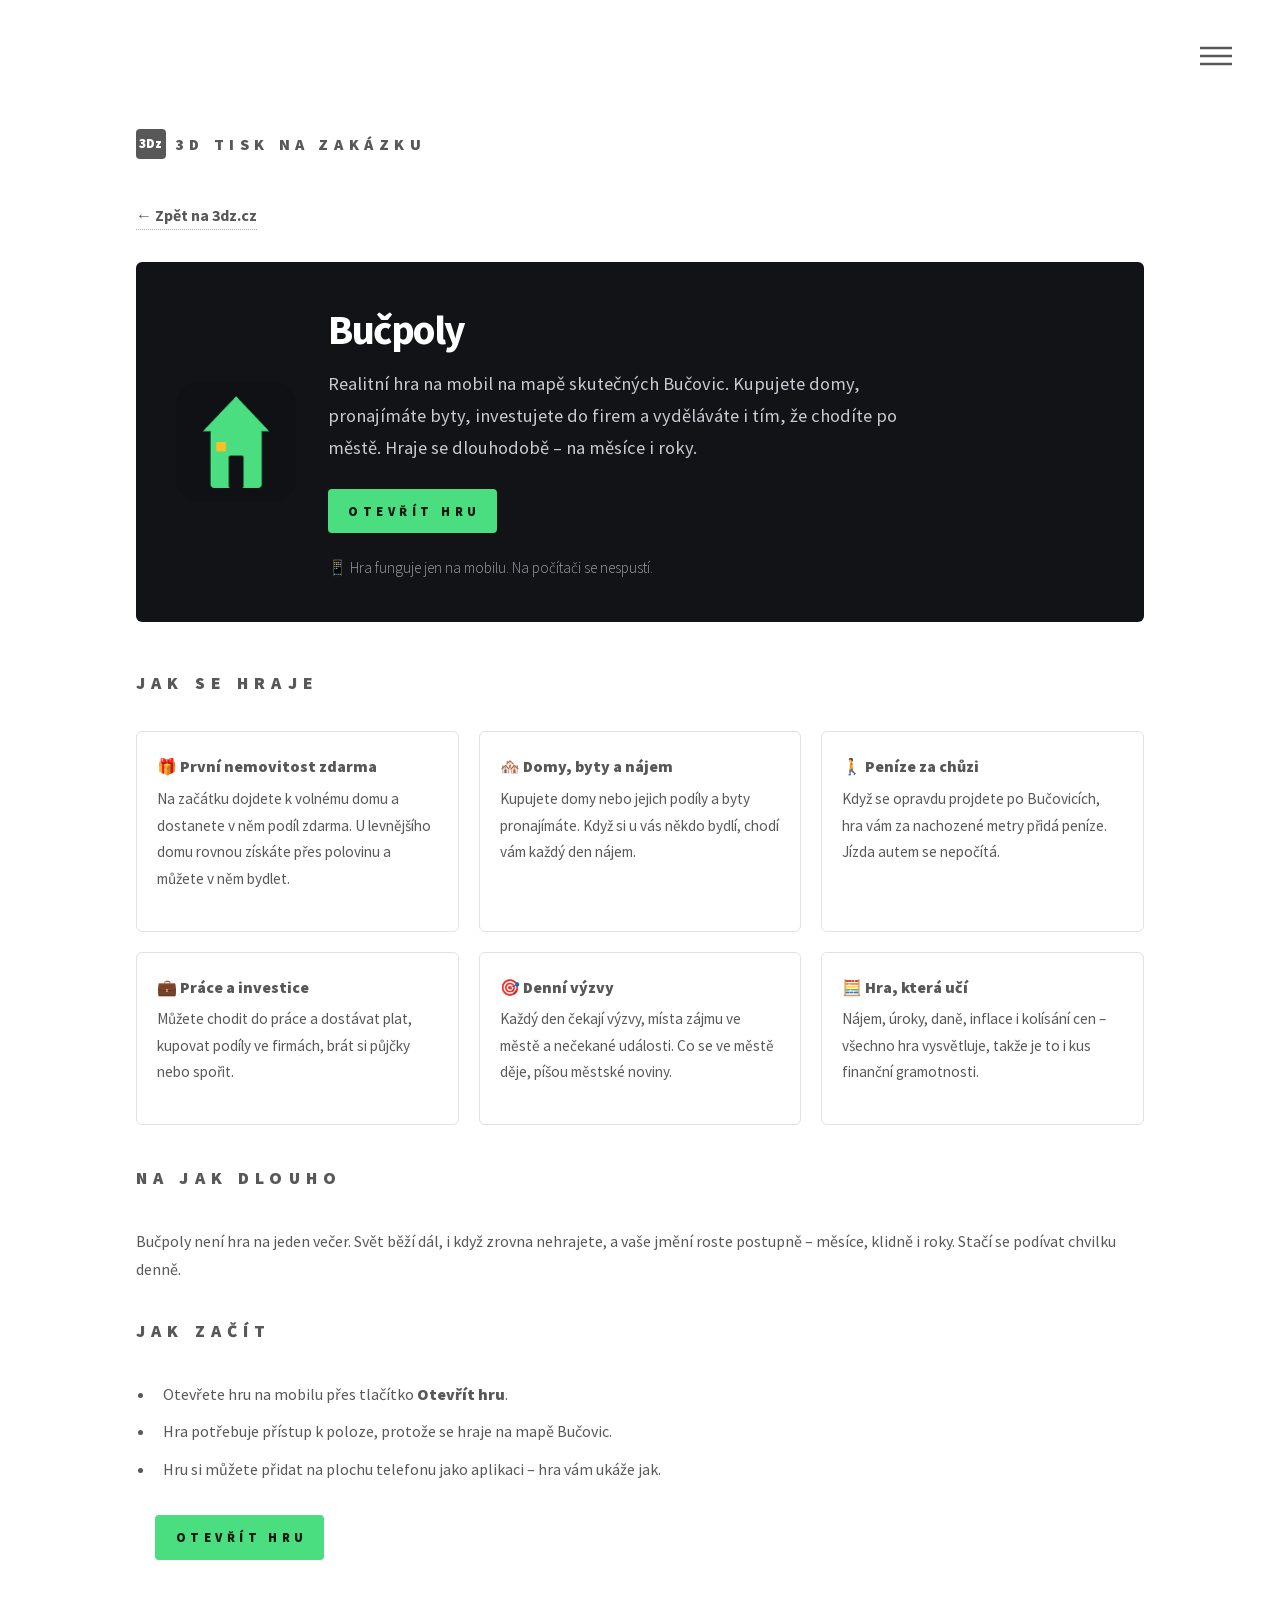
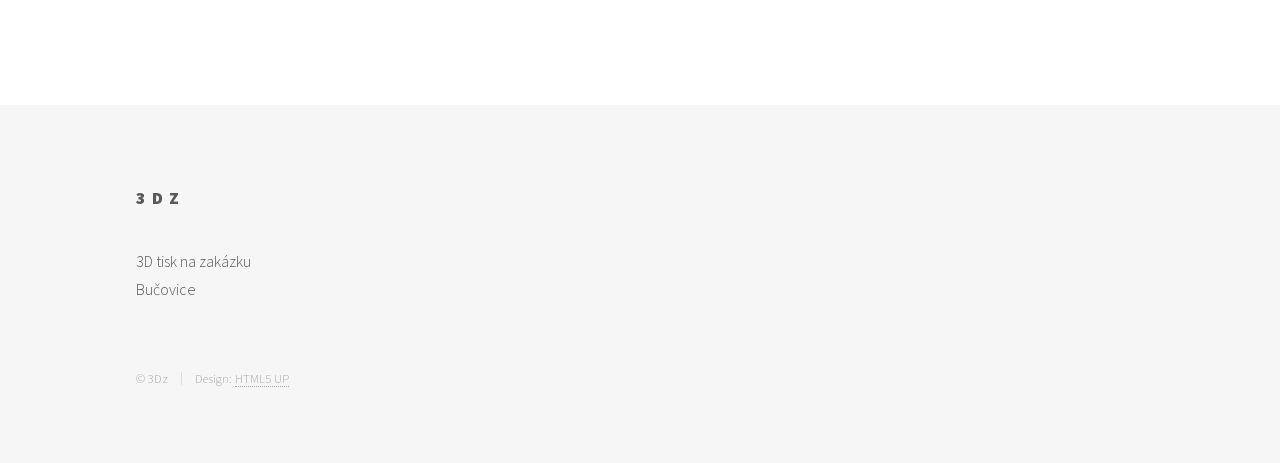
==== bucpoly/index.html @ 4025e61a "Úvodka: dlaždice Bučpoly a stránka s popisem hry (/bucpoly/) Co-Authored-By: Claude Opus 5.5 <norepl" ====
<!DOCTYPE HTML>
<!--
	Phantom by HTML5 UP
	html5up.net | @ajlkn
	Free for personal and commercial use under the CCA 3.0 license (html5up.net/license)
-->
<html lang="cs">
<head>
<title>Bučpoly – realitní hra na mapě Bučovic</title>
<meta charset="utf-8">
<meta name="viewport" content="width=device-width, initial-scale=1, user-scalable=no">
<meta name="description" content="Bučpoly – realitní hra na mobil na mapě skutečných Bučovic. Kupujte domy, pronajímejte byty, investujte a vydělávejte i chůzí po městě.">
<meta property="og:title" content="Bučpoly – realitní hra na mapě Bučovic">
<meta property="og:description" content="Kupujte domy, pronajímejte byty, investujte a vydělávejte i chůzí po městě. Hra na mobil na měsíce i roky.">
<meta property="og:type" content="website">
<meta property="og:url" content="https://3dz.cz/bucpoly/">
<link rel="icon" href="../img/bucpoly.png">
<link rel="stylesheet" href="../assets/css/main.css">
<noscript><link rel="stylesheet" href="../assets/css/noscript.css"></noscript>
<style>
#header .logo .symbol{display:inline-flex;align-items:center;justify-content:center;width:2.2em;height:2.2em;margin-right:.65em;background:#585858;color:#fff;border-radius:4px;font-weight:900;font-size:.85em;letter-spacing:0;text-transform:none}
#header .logo .title{border-left:0;padding-left:0;margin-left:0}
.hra{position:relative;margin:0 0 3em;padding:2.5em;border-radius:6px;background:#111317;color:#e6e6ea;display:flex;gap:2em;align-items:center}
.hra img{width:120px;height:120px;flex:none;border-radius:22px}
.hra h1{color:#fff;margin:0 0 .3em;font-size:2.6em}
.hra p{margin:0;color:#c9cbd2;font-size:1.15em;font-weight:400;max-width:34em}
.hra .tl{margin-top:1.5em}
.button.hraj{background:#4ade80!important;color:#0b1a10!important;box-shadow:none}
.button.hraj:hover{background:#3fcf72!important}
.mobil{display:block;margin-top:.9em;font-size:.95em;color:#9a9ca6}
.body p,.body li{font-weight:400}
.body h2{margin-top:2em}
.body ul{padding-left:1.2em}
.body li{margin-bottom:.6em}
.karty{display:grid;grid-template-columns:repeat(auto-fill,minmax(15em,1fr));gap:1.25em;margin:1.5em 0 2.5em}
.karty div{border:1px solid #e2e2e2;border-radius:6px;padding:1.25em 1.25em .5em}
.karty b{display:block;color:#585858;font-weight:900;margin-bottom:.35em}
.karty p{font-size:.95em}
.zpet{display:inline-block;margin-bottom:2em;font-weight:700}
@media screen and (max-width:736px){
  .hra{flex-direction:column;align-items:flex-start;padding:1.75em;gap:1.25em}
  .hra img{width:84px;height:84px;border-radius:16px}
  .hra h1{font-size:2em}
  .hra .button{width:100%}
}
</style>
</head>
<body class="is-preload">
<div id="wrapper">

	<header id="header">
		<div class="inner">
			<a href="/" class="logo">
				<span class="symbol">3Dz</span><span class="title">3D tisk na zakázku</span>
			</a>
			<nav>
				<ul>
					<li><a href="#menu">Menu</a></li>
				</ul>
			</nav>
		</div>
	</header>

	<nav id="menu">
		<h2>Menu</h2>
		<ul>
			<li><a href="/">Úvodní stránka</a></li>
			<li><a href="/navrh/">Vlastní návrh</a></li>
			<li><a href="https://zaoo-star.github.io/BucoviceGPS/index.html">Otevřít Bučpoly</a></li>
		</ul>
	</nav>

	<div id="main">
		<div class="inner">
			<a href="/" class="zpet">&larr; Zpět na 3dz.cz</a>

			<section class="hra">
				<img src="../img/bucpoly.png" alt="">
				<div>
					<h1>Bučpoly</h1>
					<p>Realitní hra na mobil na mapě skutečných Bučovic. Kupujete domy, pronajímáte byty, investujete do firem a vyděláváte i tím, že chodíte po městě. Hraje se dlouhodobě – na měsíce i roky.</p>
					<div class="tl">
						<a href="https://zaoo-star.github.io/BucoviceGPS/index.html" class="button primary hraj">Otevřít hru</a>
						<span class="mobil">📱 Hra funguje jen na mobilu. Na počítači se nespustí.</span>
					</div>
				</div>
			</section>

			<div class="body">
				<h2>Jak se hraje</h2>
				<div class="karty">
					<div><b>🎁 První nemovitost zdarma</b><p>Na začátku dojdete k volnému domu a dostanete v něm podíl zdarma. U levnějšího domu rovnou získáte přes polovinu a můžete v něm bydlet.</p></div>
					<div><b>🏘️ Domy, byty a nájem</b><p>Kupujete domy nebo jejich podíly a byty pronajímáte. Když si u vás někdo bydlí, chodí vám každý den nájem.</p></div>
					<div><b>🚶 Peníze za chůzi</b><p>Když se opravdu projdete po Bučovicích, hra vám za nachozené metry přidá peníze. Jízda autem se nepočítá.</p></div>
					<div><b>💼 Práce a investice</b><p>Můžete chodit do práce a dostávat plat, kupovat podíly ve firmách, brát si půjčky nebo spořit.</p></div>
					<div><b>🎯 Denní výzvy</b><p>Každý den čekají výzvy, místa zájmu ve městě a nečekané události. Co se ve městě děje, píšou městské noviny.</p></div>
					<div><b>🧮 Hra, která učí</b><p>Nájem, úroky, daně, inflace i kolísání cen – všechno hra vysvětluje, takže je to i kus finanční gramotnosti.</p></div>
				</div>

				<h2>Na jak dlouho</h2>
				<p>Bučpoly není hra na jeden večer. Svět běží dál, i když zrovna nehrajete, a vaše jmění roste postupně – měsíce, klidně i roky. Stačí se podívat chvilku denně.</p>

				<h2>Jak začít</h2>
				<ul>
					<li>Otevřete hru na mobilu přes tlačítko <b>Otevřít hru</b>.</li>
					<li>Hra potřebuje přístup k poloze, protože se hraje na mapě Bučovic.</li>
					<li>Hru si můžete přidat na plochu telefonu jako aplikaci – hra vám ukáže jak.</li>
				</ul>
				<ul class="actions" style="margin-top:2em">
					<li><a href="https://zaoo-star.github.io/BucoviceGPS/index.html" class="button primary hraj">Otevřít hru</a></li>
				</ul>
			</div>
		</div>
	</div>

	<footer id="footer">
		<div class="inner">
			<section>
				<h2>3Dz</h2>
				<p>3D tisk na zakázku<br>Bučovice</p>
			</section>
			<ul class="copyright">
				<li>&copy; 3Dz</li><li>Design: <a href="https://html5up.net">HTML5 UP</a></li>
			</ul>
		</div>
	</footer>

</div>
<script src="../assets/js/jquery.min.js"></script>
<script src="../assets/js/browser.min.js"></script>
<script src="../assets/js/breakpoints.min.js"></script>
<script src="../assets/js/util.js"></script>
<script src="../assets/js/main.js"></script>
</body>
</html>
---- assets/css/main.css ----
@import url(font-awesome.min.css);
@font-face{font-family:"Source Sans Pro";font-weight:400;font-display:swap;src:url(../fonts/source-sans-pro-latin-400-normal.woff2) format("woff2");unicode-range:U+0000-00FF,U+0131,U+0152-0153,U+02BB-02BC,U+02C6,U+02DA,U+02DC,U+2000-206F,U+2074,U+20AC,U+2122,U+2191,U+2193,U+2212,U+2215,U+FEFF,U+FFFD}
@font-face{font-family:"Source Sans Pro";font-weight:400;font-display:swap;src:url(../fonts/source-sans-pro-latin-ext-400-normal.woff2) format("woff2");unicode-range:U+0100-02AF,U+0304,U+0308,U+0329,U+1E00-1E9F,U+1EF2-1EFF,U+2020,U+20A0-20AB,U+20AD-20C0,U+2113,U+2C60-2C7F,U+A720-A7FF}
@font-face{font-family:"Source Sans Pro";font-weight:300;font-display:swap;src:url(../fonts/source-sans-pro-latin-300-normal.woff2) format("woff2");unicode-range:U+0000-00FF,U+0131,U+0152-0153,U+02BB-02BC,U+02C6,U+02DA,U+02DC,U+2000-206F,U+2074,U+20AC,U+2122,U+2191,U+2193,U+2212,U+2215,U+FEFF,U+FFFD}
@font-face{font-family:"Source Sans Pro";font-weight:300;font-display:swap;src:url(../fonts/source-sans-pro-latin-ext-300-normal.woff2) format("woff2");unicode-range:U+0100-02AF,U+0304,U+0308,U+0329,U+1E00-1E9F,U+1EF2-1EFF,U+2020,U+20A0-20AB,U+20AD-20C0,U+2113,U+2C60-2C7F,U+A720-A7FF}
@font-face{font-family:"Source Sans Pro";font-weight:700;font-display:swap;src:url(../fonts/source-sans-pro-latin-700-normal.woff2) format("woff2");unicode-range:U+0000-00FF,U+0131,U+0152-0153,U+02BB-02BC,U+02C6,U+02DA,U+02DC,U+2000-206F,U+2074,U+20AC,U+2122,U+2191,U+2193,U+2212,U+2215,U+FEFF,U+FFFD}
@font-face{font-family:"Source Sans Pro";font-weight:700;font-display:swap;src:url(../fonts/source-sans-pro-latin-ext-700-normal.woff2) format("woff2");unicode-range:U+0100-02AF,U+0304,U+0308,U+0329,U+1E00-1E9F,U+1EF2-1EFF,U+2020,U+20A0-20AB,U+20AD-20C0,U+2113,U+2C60-2C7F,U+A720-A7FF}
@font-face{font-family:"Source Sans Pro";font-weight:900;font-display:swap;src:url(../fonts/source-sans-pro-latin-900-normal.woff2) format("woff2");unicode-range:U+0000-00FF,U+0131,U+0152-0153,U+02BB-02BC,U+02C6,U+02DA,U+02DC,U+2000-206F,U+2074,U+20AC,U+2122,U+2191,U+2193,U+2212,U+2215,U+FEFF,U+FFFD}
@font-face{font-family:"Source Sans Pro";font-weight:900;font-display:swap;src:url(../fonts/source-sans-pro-latin-ext-900-normal.woff2) format("woff2");unicode-range:U+0100-02AF,U+0304,U+0308,U+0329,U+1E00-1E9F,U+1EF2-1EFF,U+2020,U+20A0-20AB,U+20AD-20C0,U+2113,U+2C60-2C7F,U+A720-A7FF}

/*
	Phantom by HTML5 UP
	html5up.net | @ajlkn
	Free for personal and commercial use under the CCA 3.0 license (html5up.net/license)
*/

html, body, div, span, applet, object,
iframe, h1, h2, h3, h4, h5, h6, p, blockquote,
pre, a, abbr, acronym, address, big, cite,
code, del, dfn, em, img, ins, kbd, q, s, samp,
small, strike, strong, sub, sup, tt, var, b,
u, i, center, dl, dt, dd, ol, ul, li, fieldset,
form, label, legend, table, caption, tbody,
tfoot, thead, tr, th, td, article, aside,
canvas, details, embed, figure, figcaption,
footer, header, hgroup, menu, nav, output, ruby,
section, summary, time, mark, audio, video {
	margin: 0;
	padding: 0;
	border: 0;
	font-size: 100%;
	font: inherit;
	vertical-align: baseline;}

article, aside, details, figcaption, figure,
footer, header, hgroup, menu, nav, section {
	display: block;}

body {
	line-height: 1;
}

ol, ul {
	list-style: none;
}

blockquote, q {
	quotes: none;
}

	blockquote:before, blockquote:after, q:before, q:after {
		content: '';
		content: none;
	}

table {
	border-collapse: collapse;
	border-spacing: 0;
}

body {
	-webkit-text-size-adjust: none;
}

mark {
	background-color: transparent;
	color: inherit;
}

input::-moz-focus-inner {
	border: 0;
	padding: 0;
}

input, select, textarea {
	-moz-appearance: none;
	-webkit-appearance: none;
	-ms-appearance: none;
	appearance: none;
}

/* Basic */

	@-ms-viewport {
		width: device-width;
	}

	body {
		-ms-overflow-style: scrollbar;
	}

	@media screen and (max-width: 480px) {

		html, body {
			min-width: 320px;
		}

	}

	html {
		box-sizing: border-box;
	}

	*, *:before, *:after {
		box-sizing: inherit;
	}

	body {
		background: #ffffff;
	}

		body.is-preload *, body.is-preload *:before, body.is-preload *:after {
			-moz-animation: none !important;
			-webkit-animation: none !important;
			-ms-animation: none !important;
			animation: none !important;
			-moz-transition: none !important;
			-webkit-transition: none !important;
			-ms-transition: none !important;
			transition: none !important;
		}

/* Type */

	body, input, select, textarea {
		color: #585858;
		font-family: "Source Sans Pro", Helvetica, sans-serif;
		font-size: 16pt;
		font-weight: 300;
		line-height: 1.75;
	}

		@media screen and (max-width: 1680px) {

			body, input, select, textarea {
				font-size: 14pt;
			}

		}

		@media screen and (max-width: 1280px) {

			body, input, select, textarea {
				font-size: 12pt;
			}

		}

	a {
		-moz-transition: border-bottom-color 0.2s ease, color 0.2s ease;
		-webkit-transition: border-bottom-color 0.2s ease, color 0.2s ease;
		-ms-transition: border-bottom-color 0.2s ease, color 0.2s ease;
		transition: border-bottom-color 0.2s ease, color 0.2s ease;
		text-decoration: none;
		color: #585858;
		border-bottom: dotted 1px rgba(88, 88, 88, 0.5);
	}

		a:hover {
			border-bottom-color: transparent;
			color: #f2849e !important;
		}

	strong, b {
		font-weight: 900;
	}

	em, i {
		font-style: italic;
	}

	p {
		margin: 0 0 2em 0;
	}

	h1 {
		font-size: 2.75em;
		font-weight: 700;
		line-height: 1.3;
		margin: 0 0 1em 0;
		letter-spacing: -0.035em;
	}

		h1 a {
			color: inherit;
		}

		@media screen and (max-width: 736px) {

			h1 {
				font-size: 2em;
				margin: 0 0 1em 0;
			}

		}

		@media screen and (max-width: 360px) {

			h1 {
				font-size: 1.75em;
			}

		}

	h2, h3, h4, h5, h6 {
		font-weight: 900;
		line-height: 1.5;
		margin: 0 0 2em 0;
		text-transform: uppercase;
		letter-spacing: 0.35em;
	}

		h2 a, h3 a, h4 a, h5 a, h6 a {
			color: inherit;
		}

	h2 {
		font-size: 1.1em;
	}

	h3 {
		font-size: 1em;
	}

	h4 {
		font-size: 0.8em;
	}

	h5 {
		font-size: 0.8em;
	}

	h6 {
		font-size: 0.8em;
	}

	@media screen and (max-width: 980px) {

		h1 br, h2 br, h3 br, h4 br, h5 br, h6 br {
			display: none;
		}

	}

	@media screen and (max-width: 736px) {

		h2 {
			font-size: 1em;
		}

		h3 {
			font-size: 0.8em;
		}

	}

	sub {
		font-size: 0.8em;
		position: relative;
		top: 0.5em;
	}

	sup {
		font-size: 0.8em;
		position: relative;
		top: -0.5em;
	}

	blockquote {
		border-left: solid 4px #c9c9c9;
		font-style: italic;
		margin: 0 0 2em 0;
		padding: 0.5em 0 0.5em 2em;
	}

	code {
		background: rgba(144, 144, 144, 0.075);
		border-radius: 4px;
		border: solid 1px #c9c9c9;
		font-family: "Courier New", monospace;
		font-size: 0.9em;
		margin: 0 0.25em;
		padding: 0.25em 0.65em;
	}

	pre {
		-webkit-overflow-scrolling: touch;
		font-family: "Courier New", monospace;
		font-size: 0.9em;
		margin: 0 0 2em 0;
	}

		pre code {
			display: block;
			line-height: 1.75;
			padding: 1em 1.5em;
			overflow-x: auto;
		}

	hr {
		border: 0;
		border-bottom: solid 1px #c9c9c9;
		margin: 2em 0;
	}

		hr.major {
			margin: 3em 0;
		}

	.align-left {
		text-align: left;
	}

	.align-center {
		text-align: center;
	}

	.align-right {
		text-align: right;
	}

/* Row */

	.row {
		display: flex;
		flex-wrap: wrap;
		box-sizing: border-box;
		align-items: stretch;
	}

		.row > * {
			box-sizing: border-box;
		}

		.row.gtr-uniform > * > :last-child {
			margin-bottom: 0;
		}

		.row.aln-left {
			justify-content: flex-start;
		}

		.row.aln-center {
			justify-content: center;
		}

		.row.aln-right {
			justify-content: flex-end;
		}

		.row.aln-top {
			align-items: flex-start;
		}

		.row.aln-middle {
			align-items: center;
		}

		.row.aln-bottom {
			align-items: flex-end;
		}

		.row > .imp {
			order: -1;
		}

		.row > .col-1 {
			width: 8.3333333333%;
		}

		.row > .off-1 {
			margin-left: 8.3333333333%;
		}

		.row > .col-2 {
			width: 16.6666666667%;
		}

		.row > .off-2 {
			margin-left: 16.6666666667%;
		}

		.row > .col-3 {
			width: 25%;
		}

		.row > .off-3 {
			margin-left: 25%;
		}

		.row > .col-4 {
			width: 33.3333333333%;
		}

		.row > .off-4 {
			margin-left: 33.3333333333%;
		}

		.row > .col-5 {
			width: 41.6666666667%;
		}

		.row > .off-5 {
			margin-left: 41.6666666667%;
		}

		.row > .col-6 {
			width: 50%;
		}

		.row > .off-6 {
			margin-left: 50%;
		}

		.row > .col-7 {
			width: 58.3333333333%;
		}

		.row > .off-7 {
			margin-left: 58.3333333333%;
		}

		.row > .col-8 {
			width: 66.6666666667%;
		}

		.row > .off-8 {
			margin-left: 66.6666666667%;
		}

		.row > .col-9 {
			width: 75%;
		}

		.row > .off-9 {
			margin-left: 75%;
		}

		.row > .col-10 {
			width: 83.3333333333%;
		}

		.row > .off-10 {
			margin-left: 83.3333333333%;
		}

		.row > .col-11 {
			width: 91.6666666667%;
		}

		.row > .off-11 {
			margin-left: 91.6666666667%;
		}

		.row > .col-12 {
			width: 100%;
		}

		.row > .off-12 {
			margin-left: 100%;
		}

		.row.gtr-0 {
			margin-top: 0;
			margin-left: 0em;
		}

			.row.gtr-0 > * {
				padding: 0 0 0 0em;
			}

			.row.gtr-0.gtr-uniform {
				margin-top: 0em;
			}

				.row.gtr-0.gtr-uniform > * {
					padding-top: 0em;
				}

		.row.gtr-25 {
			margin-top: 0;
			margin-left: -0.5em;
		}

			.row.gtr-25 > * {
				padding: 0 0 0 0.5em;
			}

			.row.gtr-25.gtr-uniform {
				margin-top: -0.5em;
			}

				.row.gtr-25.gtr-uniform > * {
					padding-top: 0.5em;
				}

		.row.gtr-50 {
			margin-top: 0;
			margin-left: -1em;
		}

			.row.gtr-50 > * {
				padding: 0 0 0 1em;
			}

			.row.gtr-50.gtr-uniform {
				margin-top: -1em;
			}

				.row.gtr-50.gtr-uniform > * {
					padding-top: 1em;
				}

		.row {
			margin-top: 0;
			margin-left: -2em;
		}

			.row > * {
				padding: 0 0 0 2em;
			}

			.row.gtr-uniform {
				margin-top: -2em;
			}

				.row.gtr-uniform > * {
					padding-top: 2em;
				}

		.row.gtr-150 {
			margin-top: 0;
			margin-left: -3em;
		}

			.row.gtr-150 > * {
				padding: 0 0 0 3em;
			}

			.row.gtr-150.gtr-uniform {
				margin-top: -3em;
			}

				.row.gtr-150.gtr-uniform > * {
					padding-top: 3em;
				}

		.row.gtr-200 {
			margin-top: 0;
			margin-left: -4em;
		}

			.row.gtr-200 > * {
				padding: 0 0 0 4em;
			}

			.row.gtr-200.gtr-uniform {
				margin-top: -4em;
			}

				.row.gtr-200.gtr-uniform > * {
					padding-top: 4em;
				}

		@media screen and (max-width: 1680px) {

			.row {
				display: flex;
				flex-wrap: wrap;
				box-sizing: border-box;
				align-items: stretch;
			}

				.row > * {
					box-sizing: border-box;
				}

				.row.gtr-uniform > * > :last-child {
					margin-bottom: 0;
				}

				.row.aln-left {
					justify-content: flex-start;
				}

				.row.aln-center {
					justify-content: center;
				}

				.row.aln-right {
					justify-content: flex-end;
				}

				.row.aln-top {
					align-items: flex-start;
				}

				.row.aln-middle {
					align-items: center;
				}

				.row.aln-bottom {
					align-items: flex-end;
				}

				.row > .imp-xlarge {
					order: -1;
				}

				.row > .col-1-xlarge {
					width: 8.3333333333%;
				}

				.row > .off-1-xlarge {
					margin-left: 8.3333333333%;
				}

				.row > .col-2-xlarge {
					width: 16.6666666667%;
				}

				.row > .off-2-xlarge {
					margin-left: 16.6666666667%;
				}

				.row > .col-3-xlarge {
					width: 25%;
				}

				.row > .off-3-xlarge {
					margin-left: 25%;
				}

				.row > .col-4-xlarge {
					width: 33.3333333333%;
				}

				.row > .off-4-xlarge {
					margin-left: 33.3333333333%;
				}

				.row > .col-5-xlarge {
					width: 41.6666666667%;
				}

				.row > .off-5-xlarge {
					margin-left: 41.6666666667%;
				}

				.row > .col-6-xlarge {
					width: 50%;
				}

				.row > .off-6-xlarge {
					margin-left: 50%;
				}

				.row > .col-7-xlarge {
					width: 58.3333333333%;
				}

				.row > .off-7-xlarge {
					margin-left: 58.3333333333%;
				}

				.row > .col-8-xlarge {
					width: 66.6666666667%;
				}

				.row > .off-8-xlarge {
					margin-left: 66.6666666667%;
				}

				.row > .col-9-xlarge {
					width: 75%;
				}

				.row > .off-9-xlarge {
					margin-left: 75%;
				}

				.row > .col-10-xlarge {
					width: 83.3333333333%;
				}

				.row > .off-10-xlarge {
					margin-left: 83.3333333333%;
				}

				.row > .col-11-xlarge {
					width: 91.6666666667%;
				}

				.row > .off-11-xlarge {
					margin-left: 91.6666666667%;
				}

				.row > .col-12-xlarge {
					width: 100%;
				}

				.row > .off-12-xlarge {
					margin-left: 100%;
				}

				.row.gtr-0 {
					margin-top: 0;
					margin-left: 0em;
				}

					.row.gtr-0 > * {
						padding: 0 0 0 0em;
					}

					.row.gtr-0.gtr-uniform {
						margin-top: 0em;
					}

						.row.gtr-0.gtr-uniform > * {
							padding-top: 0em;
						}

				.row.gtr-25 {
					margin-top: 0;
					margin-left: -0.5em;
				}

					.row.gtr-25 > * {
						padding: 0 0 0 0.5em;
					}

					.row.gtr-25.gtr-uniform {
						margin-top: -0.5em;
					}

						.row.gtr-25.gtr-uniform > * {
							padding-top: 0.5em;
						}

				.row.gtr-50 {
					margin-top: 0;
					margin-left: -1em;
				}

					.row.gtr-50 > * {
						padding: 0 0 0 1em;
					}

					.row.gtr-50.gtr-uniform {
						margin-top: -1em;
					}

						.row.gtr-50.gtr-uniform > * {
							padding-top: 1em;
						}

				.row {
					margin-top: 0;
					margin-left: -2em;
				}

					.row > * {
						padding: 0 0 0 2em;
					}

					.row.gtr-uniform {
						margin-top: -2em;
					}

						.row.gtr-uniform > * {
							padding-top: 2em;
						}

				.row.gtr-150 {
					margin-top: 0;
					margin-left: -3em;
				}

					.row.gtr-150 > * {
						padding: 0 0 0 3em;
					}

					.row.gtr-150.gtr-uniform {
						margin-top: -3em;
					}

						.row.gtr-150.gtr-uniform > * {
							padding-top: 3em;
						}

				.row.gtr-200 {
					margin-top: 0;
					margin-left: -4em;
				}

					.row.gtr-200 > * {
						padding: 0 0 0 4em;
					}

					.row.gtr-200.gtr-uniform {
						margin-top: -4em;
					}

						.row.gtr-200.gtr-uniform > * {
							padding-top: 4em;
						}

		}

		@media screen and (max-width: 1280px) {

			.row {
				display: flex;
				flex-wrap: wrap;
				box-sizing: border-box;
				align-items: stretch;
			}

				.row > * {
					box-sizing: border-box;
				}

				.row.gtr-uniform > * > :last-child {
					margin-bottom: 0;
				}

				.row.aln-left {
					justify-content: flex-start;
				}

				.row.aln-center {
					justify-content: center;
				}

				.row.aln-right {
					justify-content: flex-end;
				}

				.row.aln-top {
					align-items: flex-start;
				}

				.row.aln-middle {
					align-items: center;
				}

				.row.aln-bottom {
					align-items: flex-end;
				}

				.row > .imp-large {
					order: -1;
				}

				.row > .col-1-large {
					width: 8.3333333333%;
				}

				.row > .off-1-large {
					margin-left: 8.3333333333%;
				}

				.row > .col-2-large {
					width: 16.6666666667%;
				}

				.row > .off-2-large {
					margin-left: 16.6666666667%;
				}

				.row > .col-3-large {
					width: 25%;
				}

				.row > .off-3-large {
					margin-left: 25%;
				}

				.row > .col-4-large {
					width: 33.3333333333%;
				}

				.row > .off-4-large {
					margin-left: 33.3333333333%;
				}

				.row > .col-5-large {
					width: 41.6666666667%;
				}

				.row > .off-5-large {
					margin-left: 41.6666666667%;
				}

				.row > .col-6-large {
					width: 50%;
				}

				.row > .off-6-large {
					margin-left: 50%;
				}

				.row > .col-7-large {
					width: 58.3333333333%;
				}

				.row > .off-7-large {
					margin-left: 58.3333333333%;
				}

				.row > .col-8-large {
					width: 66.6666666667%;
				}

				.row > .off-8-large {
					margin-left: 66.6666666667%;
				}

				.row > .col-9-large {
					width: 75%;
				}

				.row > .off-9-large {
					margin-left: 75%;
				}

				.row > .col-10-large {
					width: 83.3333333333%;
				}

				.row > .off-10-large {
					margin-left: 83.3333333333%;
				}

				.row > .col-11-large {
					width: 91.6666666667%;
				}

				.row > .off-11-large {
					margin-left: 91.6666666667%;
				}

				.row > .col-12-large {
					width: 100%;
				}

				.row > .off-12-large {
					margin-left: 100%;
				}

				.row.gtr-0 {
					margin-top: 0;
					margin-left: 0em;
				}

					.row.gtr-0 > * {
						padding: 0 0 0 0em;
					}

					.row.gtr-0.gtr-uniform {
						margin-top: 0em;
					}

						.row.gtr-0.gtr-uniform > * {
							padding-top: 0em;
						}

				.row.gtr-25 {
					margin-top: 0;
					margin-left: -0.5em;
				}

					.row.gtr-25 > * {
						padding: 0 0 0 0.5em;
					}

					.row.gtr-25.gtr-uniform {
						margin-top: -0.5em;
					}

						.row.gtr-25.gtr-uniform > * {
							padding-top: 0.5em;
						}

				.row.gtr-50 {
					margin-top: 0;
					margin-left: -1em;
				}

					.row.gtr-50 > * {
						padding: 0 0 0 1em;
					}

					.row.gtr-50.gtr-uniform {
						margin-top: -1em;
					}

						.row.gtr-50.gtr-uniform > * {
							padding-top: 1em;
						}

				.row {
					margin-top: 0;
					margin-left: -2em;
				}

					.row > * {
						padding: 0 0 0 2em;
					}

					.row.gtr-uniform {
						margin-top: -2em;
					}

						.row.gtr-uniform > * {
							padding-top: 2em;
						}

				.row.gtr-150 {
					margin-top: 0;
					margin-left: -3em;
				}

					.row.gtr-150 > * {
						padding: 0 0 0 3em;
					}

					.row.gtr-150.gtr-uniform {
						margin-top: -3em;
					}

						.row.gtr-150.gtr-uniform > * {
							padding-top: 3em;
						}

				.row.gtr-200 {
					margin-top: 0;
					margin-left: -4em;
				}

					.row.gtr-200 > * {
						padding: 0 0 0 4em;
					}

					.row.gtr-200.gtr-uniform {
						margin-top: -4em;
					}

						.row.gtr-200.gtr-uniform > * {
							padding-top: 4em;
						}

		}

		@media screen and (max-width: 980px) {

			.row {
				display: flex;
				flex-wrap: wrap;
				box-sizing: border-box;
				align-items: stretch;
			}

				.row > * {
					box-sizing: border-box;
				}

				.row.gtr-uniform > * > :last-child {
					margin-bottom: 0;
				}

				.row.aln-left {
					justify-content: flex-start;
				}

				.row.aln-center {
					justify-content: center;
				}

				.row.aln-right {
					justify-content: flex-end;
				}

				.row.aln-top {
					align-items: flex-start;
				}

				.row.aln-middle {
					align-items: center;
				}

				.row.aln-bottom {
					align-items: flex-end;
				}

				.row > .imp-medium {
					order: -1;
				}

				.row > .col-1-medium {
					width: 8.3333333333%;
				}

				.row > .off-1-medium {
					margin-left: 8.3333333333%;
				}

				.row > .col-2-medium {
					width: 16.6666666667%;
				}

				.row > .off-2-medium {
					margin-left: 16.6666666667%;
				}

				.row > .col-3-medium {
					width: 25%;
				}

				.row > .off-3-medium {
					margin-left: 25%;
				}

				.row > .col-4-medium {
					width: 33.3333333333%;
				}

				.row > .off-4-medium {
					margin-left: 33.3333333333%;
				}

				.row > .col-5-medium {
					width: 41.6666666667%;
				}

				.row > .off-5-medium {
					margin-left: 41.6666666667%;
				}

				.row > .col-6-medium {
					width: 50%;
				}

				.row > .off-6-medium {
					margin-left: 50%;
				}

				.row > .col-7-medium {
					width: 58.3333333333%;
				}

				.row > .off-7-medium {
					margin-left: 58.3333333333%;
				}

				.row > .col-8-medium {
					width: 66.6666666667%;
				}

				.row > .off-8-medium {
					margin-left: 66.6666666667%;
				}

				.row > .col-9-medium {
					width: 75%;
				}

				.row > .off-9-medium {
					margin-left: 75%;
				}

				.row > .col-10-medium {
					width: 83.3333333333%;
				}

				.row > .off-10-medium {
					margin-left: 83.3333333333%;
				}

				.row > .col-11-medium {
					width: 91.6666666667%;
				}

				.row > .off-11-medium {
					margin-left: 91.6666666667%;
				}

				.row > .col-12-medium {
					width: 100%;
				}

				.row > .off-12-medium {
					margin-left: 100%;
				}

				.row.gtr-0 {
					margin-top: 0;
					margin-left: 0em;
				}

					.row.gtr-0 > * {
						padding: 0 0 0 0em;
					}

					.row.gtr-0.gtr-uniform {
						margin-top: 0em;
					}

						.row.gtr-0.gtr-uniform > * {
							padding-top: 0em;
						}

				.row.gtr-25 {
					margin-top: 0;
					margin-left: -0.375em;
				}

					.row.gtr-25 > * {
						padding: 0 0 0 0.375em;
					}

					.row.gtr-25.gtr-uniform {
						margin-top: -0.375em;
					}

						.row.gtr-25.gtr-uniform > * {
							padding-top: 0.375em;
						}

				.row.gtr-50 {
					margin-top: 0;
					margin-left: -0.75em;
				}

					.row.gtr-50 > * {
						padding: 0 0 0 0.75em;
					}

					.row.gtr-50.gtr-uniform {
						margin-top: -0.75em;
					}

						.row.gtr-50.gtr-uniform > * {
							padding-top: 0.75em;
						}

				.row {
					margin-top: 0;
					margin-left: -1.5em;
				}

					.row > * {
						padding: 0 0 0 1.5em;
					}

					.row.gtr-uniform {
						margin-top: -1.5em;
					}

						.row.gtr-uniform > * {
							padding-top: 1.5em;
						}

				.row.gtr-150 {
					margin-top: 0;
					margin-left: -2.25em;
				}

					.row.gtr-150 > * {
						padding: 0 0 0 2.25em;
					}

					.row.gtr-150.gtr-uniform {
						margin-top: -2.25em;
					}

						.row.gtr-150.gtr-uniform > * {
							padding-top: 2.25em;
						}

				.row.gtr-200 {
					margin-top: 0;
					margin-left: -3em;
				}

					.row.gtr-200 > * {
						padding: 0 0 0 3em;
					}

					.row.gtr-200.gtr-uniform {
						margin-top: -3em;
					}

						.row.gtr-200.gtr-uniform > * {
							padding-top: 3em;
						}

		}

		@media screen and (max-width: 736px) {

			.row {
				display: flex;
				flex-wrap: wrap;
				box-sizing: border-box;
				align-items: stretch;
			}

				.row > * {
					box-sizing: border-box;
				}

				.row.gtr-uniform > * > :last-child {
					margin-bottom: 0;
				}

				.row.aln-left {
					justify-content: flex-start;
				}

				.row.aln-center {
					justify-content: center;
				}

				.row.aln-right {
					justify-content: flex-end;
				}

				.row.aln-top {
					align-items: flex-start;
				}

				.row.aln-middle {
					align-items: center;
				}

				.row.aln-bottom {
					align-items: flex-end;
				}

				.row > .imp-small {
					order: -1;
				}

				.row > .col-1-small {
					width: 8.3333333333%;
				}

				.row > .off-1-small {
					margin-left: 8.3333333333%;
				}

				.row > .col-2-small {
					width: 16.6666666667%;
				}

				.row > .off-2-small {
					margin-left: 16.6666666667%;
				}

				.row > .col-3-small {
					width: 25%;
				}

				.row > .off-3-small {
					margin-left: 25%;
				}

				.row > .col-4-small {
					width: 33.3333333333%;
				}

				.row > .off-4-small {
					margin-left: 33.3333333333%;
				}

				.row > .col-5-small {
					width: 41.6666666667%;
				}

				.row > .off-5-small {
					margin-left: 41.6666666667%;
				}

				.row > .col-6-small {
					width: 50%;
				}

				.row > .off-6-small {
					margin-left: 50%;
				}

				.row > .col-7-small {
					width: 58.3333333333%;
				}

				.row > .off-7-small {
					margin-left: 58.3333333333%;
				}

				.row > .col-8-small {
					width: 66.6666666667%;
				}

				.row > .off-8-small {
					margin-left: 66.6666666667%;
				}

				.row > .col-9-small {
					width: 75%;
				}

				.row > .off-9-small {
					margin-left: 75%;
				}

				.row > .col-10-small {
					width: 83.3333333333%;
				}

				.row > .off-10-small {
					margin-left: 83.3333333333%;
				}

				.row > .col-11-small {
					width: 91.6666666667%;
				}

				.row > .off-11-small {
					margin-left: 91.6666666667%;
				}

				.row > .col-12-small {
					width: 100%;
				}

				.row > .off-12-small {
					margin-left: 100%;
				}

				.row.gtr-0 {
					margin-top: 0;
					margin-left: 0em;
				}

					.row.gtr-0 > * {
						padding: 0 0 0 0em;
					}

					.row.gtr-0.gtr-uniform {
						margin-top: 0em;
					}

						.row.gtr-0.gtr-uniform > * {
							padding-top: 0em;
						}

				.row.gtr-25 {
					margin-top: 0;
					margin-left: -0.25em;
				}

					.row.gtr-25 > * {
						padding: 0 0 0 0.25em;
					}

					.row.gtr-25.gtr-uniform {
						margin-top: -0.25em;
					}

						.row.gtr-25.gtr-uniform > * {
							padding-top: 0.25em;
						}

				.row.gtr-50 {
					margin-top: 0;
					margin-left: -0.5em;
				}

					.row.gtr-50 > * {
						padding: 0 0 0 0.5em;
					}

					.row.gtr-50.gtr-uniform {
						margin-top: -0.5em;
					}

						.row.gtr-50.gtr-uniform > * {
							padding-top: 0.5em;
						}

				.row {
					margin-top: 0;
					margin-left: -1em;
				}

					.row > * {
						padding: 0 0 0 1em;
					}

					.row.gtr-uniform {
						margin-top: -1em;
					}

						.row.gtr-uniform > * {
							padding-top: 1em;
						}

				.row.gtr-150 {
					margin-top: 0;
					margin-left: -1.5em;
				}

					.row.gtr-150 > * {
						padding: 0 0 0 1.5em;
					}

					.row.gtr-150.gtr-uniform {
						margin-top: -1.5em;
					}

						.row.gtr-150.gtr-uniform > * {
							padding-top: 1.5em;
						}

				.row.gtr-200 {
					margin-top: 0;
					margin-left: -2em;
				}

					.row.gtr-200 > * {
						padding: 0 0 0 2em;
					}

					.row.gtr-200.gtr-uniform {
						margin-top: -2em;
					}

						.row.gtr-200.gtr-uniform > * {
							padding-top: 2em;
						}

		}

		@media screen and (max-width: 480px) {

			.row {
				display: flex;
				flex-wrap: wrap;
				box-sizing: border-box;
				align-items: stretch;
			}

				.row > * {
					box-sizing: border-box;
				}

				.row.gtr-uniform > * > :last-child {
					margin-bottom: 0;
				}

				.row.aln-left {
					justify-content: flex-start;
				}

				.row.aln-center {
					justify-content: center;
				}

				.row.aln-right {
					justify-content: flex-end;
				}

				.row.aln-top {
					align-items: flex-start;
				}

				.row.aln-middle {
					align-items: center;
				}

				.row.aln-bottom {
					align-items: flex-end;
				}

				.row > .imp-xsmall {
					order: -1;
				}

				.row > .col-1-xsmall {
					width: 8.3333333333%;
				}

				.row > .off-1-xsmall {
					margin-left: 8.3333333333%;
				}

				.row > .col-2-xsmall {
					width: 16.6666666667%;
				}

				.row > .off-2-xsmall {
					margin-left: 16.6666666667%;
				}

				.row > .col-3-xsmall {
					width: 25%;
				}

				.row > .off-3-xsmall {
					margin-left: 25%;
				}

				.row > .col-4-xsmall {
					width: 33.3333333333%;
				}

				.row > .off-4-xsmall {
					margin-left: 33.3333333333%;
				}

				.row > .col-5-xsmall {
					width: 41.6666666667%;
				}

				.row > .off-5-xsmall {
					margin-left: 41.6666666667%;
				}

				.row > .col-6-xsmall {
					width: 50%;
				}

				.row > .off-6-xsmall {
					margin-left: 50%;
				}

				.row > .col-7-xsmall {
					width: 58.3333333333%;
				}

				.row > .off-7-xsmall {
					margin-left: 58.3333333333%;
				}

				.row > .col-8-xsmall {
					width: 66.6666666667%;
				}

				.row > .off-8-xsmall {
					margin-left: 66.6666666667%;
				}

				.row > .col-9-xsmall {
					width: 75%;
				}

				.row > .off-9-xsmall {
					margin-left: 75%;
				}

				.row > .col-10-xsmall {
					width: 83.3333333333%;
				}

				.row > .off-10-xsmall {
					margin-left: 83.3333333333%;
				}

				.row > .col-11-xsmall {
					width: 91.6666666667%;
				}

				.row > .off-11-xsmall {
					margin-left: 91.6666666667%;
				}

				.row > .col-12-xsmall {
					width: 100%;
				}

				.row > .off-12-xsmall {
					margin-left: 100%;
				}

				.row.gtr-0 {
					margin-top: 0;
					margin-left: 0em;
				}

					.row.gtr-0 > * {
						padding: 0 0 0 0em;
					}

					.row.gtr-0.gtr-uniform {
						margin-top: 0em;
					}

						.row.gtr-0.gtr-uniform > * {
							padding-top: 0em;
						}

				.row.gtr-25 {
					margin-top: 0;
					margin-left: -0.25em;
				}

					.row.gtr-25 > * {
						padding: 0 0 0 0.25em;
					}

					.row.gtr-25.gtr-uniform {
						margin-top: -0.25em;
					}

						.row.gtr-25.gtr-uniform > * {
							padding-top: 0.25em;
						}

				.row.gtr-50 {
					margin-top: 0;
					margin-left: -0.5em;
				}

					.row.gtr-50 > * {
						padding: 0 0 0 0.5em;
					}

					.row.gtr-50.gtr-uniform {
						margin-top: -0.5em;
					}

						.row.gtr-50.gtr-uniform > * {
							padding-top: 0.5em;
						}

				.row {
					margin-top: 0;
					margin-left: -1em;
				}

					.row > * {
						padding: 0 0 0 1em;
					}

					.row.gtr-uniform {
						margin-top: -1em;
					}

						.row.gtr-uniform > * {
							padding-top: 1em;
						}

				.row.gtr-150 {
					margin-top: 0;
					margin-left: -1.5em;
				}

					.row.gtr-150 > * {
						padding: 0 0 0 1.5em;
					}

					.row.gtr-150.gtr-uniform {
						margin-top: -1.5em;
					}

						.row.gtr-150.gtr-uniform > * {
							padding-top: 1.5em;
						}

				.row.gtr-200 {
					margin-top: 0;
					margin-left: -2em;
				}

					.row.gtr-200 > * {
						padding: 0 0 0 2em;
					}

					.row.gtr-200.gtr-uniform {
						margin-top: -2em;
					}

						.row.gtr-200.gtr-uniform > * {
							padding-top: 2em;
						}

		}

/* Section/Article */

	section.special, article.special {
		text-align: center;
	}

	header p {
		margin-top: -1em;
	}

	@media screen and (max-width: 736px) {

		header p {
			margin-top: 0;
		}

	}

/* Icon */

	.icon {
		text-decoration: none;
		border-bottom: none;
		position: relative;
	}

		.icon:before {
			-moz-osx-font-smoothing: grayscale;
			-webkit-font-smoothing: antialiased;
			font-family: FontAwesome;
			font-style: normal;
			font-weight: normal;
			text-transform: none !important;
		}

		.icon > .label {
			display: none;
		}

		.icon.style2 {
			-moz-transition: background-color 0.2s ease-in-out, color 0.2s ease-in-out, border-color 0.2s ease-in-out;
			-webkit-transition: background-color 0.2s ease-in-out, color 0.2s ease-in-out, border-color 0.2s ease-in-out;
			-ms-transition: background-color 0.2s ease-in-out, color 0.2s ease-in-out, border-color 0.2s ease-in-out;
			transition: background-color 0.2s ease-in-out, color 0.2s ease-in-out, border-color 0.2s ease-in-out;
			background-color: transparent;
			border: solid 1px #c9c9c9;
			border-radius: 4px;
			width: 2.65em;
			height: 2.65em;
			display: inline-block;
			text-align: center;
			line-height: 2.65em;
			color: inherit;
		}

			.icon.style2:before {
				font-size: 1.1em;
			}

			.icon.style2:hover {
				color: #f2849e;
				border-color: #f2849e;
			}

			.icon.style2:active {
				background-color: rgba(242, 132, 158, 0.1);
			}

/* List */

	ol {
		list-style: decimal;
		margin: 0 0 2em 0;
		padding-left: 1.25em;
	}

		ol li {
			padding-left: 0.25em;
		}

	ul {
		list-style: disc;
		margin: 0 0 2em 0;
		padding-left: 1em;
	}

		ul li {
			padding-left: 0.5em;
		}

		ul.alt {
			list-style: none;
			padding-left: 0;
		}

			ul.alt li {
				border-top: solid 1px #c9c9c9;
				padding: 0.5em 0;
			}

				ul.alt li:first-child {
					border-top: 0;
					padding-top: 0;
				}

	dl {
		margin: 0 0 2em 0;
	}

		dl dt {
			display: block;
			font-weight: 900;
			margin: 0 0 1em 0;
		}

		dl dd {
			margin-left: 2em;
		}

/* Actions */

	ul.actions {
		display: -moz-flex;
		display: -webkit-flex;
		display: -ms-flex;
		display: flex;
		cursor: default;
		list-style: none;
		margin-left: -1em;
		padding-left: 0;
	}

		ul.actions li {
			padding: 0 0 0 1em;
			vertical-align: middle;
		}

		ul.actions.special {
			-moz-justify-content: center;
			-webkit-justify-content: center;
			-ms-justify-content: center;
			justify-content: center;
			width: 100%;
			margin-left: 0;
		}

			ul.actions.special li:first-child {
				padding-left: 0;
			}

		ul.actions.stacked {
			-moz-flex-direction: column;
			-webkit-flex-direction: column;
			-ms-flex-direction: column;
			flex-direction: column;
			margin-left: 0;
		}

			ul.actions.stacked li {
				padding: 1.3em 0 0 0;
			}

				ul.actions.stacked li:first-child {
					padding-top: 0;
				}

		ul.actions.fit {
			width: calc(100% + 1em);
		}

			ul.actions.fit li {
				-moz-flex-grow: 1;
				-webkit-flex-grow: 1;
				-ms-flex-grow: 1;
				flex-grow: 1;
				-moz-flex-shrink: 1;
				-webkit-flex-shrink: 1;
				-ms-flex-shrink: 1;
				flex-shrink: 1;
				width: 100%;
			}

				ul.actions.fit li > * {
					width: 100%;
				}

			ul.actions.fit.stacked {
				width: 100%;
			}

		@media screen and (max-width: 480px) {

			ul.actions:not(.fixed) {
				-moz-flex-direction: column;
				-webkit-flex-direction: column;
				-ms-flex-direction: column;
				flex-direction: column;
				margin-left: 0;
				width: 100% !important;
			}

				ul.actions:not(.fixed) li {
					-moz-flex-grow: 1;
					-webkit-flex-grow: 1;
					-ms-flex-grow: 1;
					flex-grow: 1;
					-moz-flex-shrink: 1;
					-webkit-flex-shrink: 1;
					-ms-flex-shrink: 1;
					flex-shrink: 1;
					padding: 1em 0 0 0;
					text-align: center;
					width: 100%;
				}

					ul.actions:not(.fixed) li > * {
						width: 100%;
					}

					ul.actions:not(.fixed) li:first-child {
						padding-top: 0;
					}

					ul.actions:not(.fixed) li input[type="submit"],
					ul.actions:not(.fixed) li input[type="reset"],
					ul.actions:not(.fixed) li input[type="button"],
					ul.actions:not(.fixed) li button,
					ul.actions:not(.fixed) li .button {
						width: 100%;
					}

						ul.actions:not(.fixed) li input[type="submit"].icon:before,
						ul.actions:not(.fixed) li input[type="reset"].icon:before,
						ul.actions:not(.fixed) li input[type="button"].icon:before,
						ul.actions:not(.fixed) li button.icon:before,
						ul.actions:not(.fixed) li .button.icon:before {
							margin-left: -0.5rem;
						}

		}

/* Icons */

	ul.icons {
		cursor: default;
		list-style: none;
		padding-left: 0;
		margin: -1em 0 2em -1em;
	}

		ul.icons li {
			display: inline-block;
			padding: 1em 0 0 1em;
		}

/* Form */

	form {
		margin: 0 0 2em 0;
		overflow-x: hidden;
	}

		form > :last-child {
			margin-bottom: 0;
		}

		form > .fields {
			display: -moz-flex;
			display: -webkit-flex;
			display: -ms-flex;
			display: flex;
			-moz-flex-wrap: wrap;
			-webkit-flex-wrap: wrap;
			-ms-flex-wrap: wrap;
			flex-wrap: wrap;
			width: calc(100% + 3em);
			margin: -1.5em 0 2em -1.5em;
		}

			form > .fields > .field {
				-moz-flex-grow: 0;
				-webkit-flex-grow: 0;
				-ms-flex-grow: 0;
				flex-grow: 0;
				-moz-flex-shrink: 0;
				-webkit-flex-shrink: 0;
				-ms-flex-shrink: 0;
				flex-shrink: 0;
				padding: 1.5em 0 0 1.5em;
				width: calc(100% - 1.5em);
			}

				form > .fields > .field.half {
					width: calc(50% - 0.75em);
				}

				form > .fields > .field.third {
					width: calc(100%/3 - 0.5em);
				}

				form > .fields > .field.quarter {
					width: calc(25% - 0.375em);
				}

		@media screen and (max-width: 480px) {

			form > .fields {
				width: calc(100% + 3em);
				margin: -1.5em 0 2em -1.5em;
			}

				form > .fields > .field {
					padding: 1.5em 0 0 1.5em;
					width: calc(100% - 1.5em);
				}

					form > .fields > .field.half {
						width: calc(100% - 1.5em);
					}

					form > .fields > .field.third {
						width: calc(100% - 1.5em);
					}

					form > .fields > .field.quarter {
						width: calc(100% - 1.5em);
					}

		}

	label {
		display: block;
		font-size: 0.9em;
		font-weight: 900;
		margin: 0 0 1em 0;
	}

	input[type="text"],
	input[type="password"],
	input[type="email"],
	input[type="tel"],
	select,
	textarea {
		-moz-appearance: none;
		-webkit-appearance: none;
		-ms-appearance: none;
		appearance: none;
		background-color: transparent;
		border: none;
		border-radius: 0;
		border-bottom: solid 1px #c9c9c9;
		color: inherit;
		display: block;
		outline: 0;
		padding: 0;
		text-decoration: none;
		width: 100%;
	}

		input[type="text"]:invalid,
		input[type="password"]:invalid,
		input[type="email"]:invalid,
		input[type="tel"]:invalid,
		select:invalid,
		textarea:invalid {
			box-shadow: none;
		}

		input[type="text"]:focus,
		input[type="password"]:focus,
		input[type="email"]:focus,
		input[type="tel"]:focus,
		select:focus,
		textarea:focus {
			border-bottom-color: #f2849e;
			box-shadow: inset 0 -1px 0 0 #f2849e;
		}

	select {
		background-image: url("data:image/svg+xml;charset=utf8,%3Csvg xmlns='http://www.w3.org/2000/svg' width='40' height='40' preserveAspectRatio='none' viewBox='0 0 40 40'%3E%3Cpath d='M9.4,12.3l10.4,10.4l10.4-10.4c0.2-0.2,0.5-0.4,0.9-0.4c0.3,0,0.6,0.1,0.9,0.4l3.3,3.3c0.2,0.2,0.4,0.5,0.4,0.9 c0,0.4-0.1,0.6-0.4,0.9L20.7,31.9c-0.2,0.2-0.5,0.4-0.9,0.4c-0.3,0-0.6-0.1-0.9-0.4L4.3,17.3c-0.2-0.2-0.4-0.5-0.4-0.9 c0-0.4,0.1-0.6,0.4-0.9l3.3-3.3c0.2-0.2,0.5-0.4,0.9-0.4S9.1,12.1,9.4,12.3z' fill='%23c9c9c9' /%3E%3C/svg%3E");
		background-size: 1.25rem;
		background-repeat: no-repeat;
		background-position: calc(100% - 1rem) center;
		height: 3em;
		padding-right: 3em;
		text-overflow: ellipsis;
	}

		select option {
			background: #ffffff;
		}

		select:focus::-ms-value {
			background-color: transparent;
		}

		select::-ms-expand {
			display: none;
		}

	input[type="text"],
	input[type="password"],
	input[type="email"],
	select {
		height: 3em;
	}

	textarea {
		padding: 0;
		min-height: 3.75em;
	}

	input[type="checkbox"],
	input[type="radio"] {
		-moz-appearance: none;
		-webkit-appearance: none;
		-ms-appearance: none;
		appearance: none;
		display: block;
		float: left;
		margin-right: -2em;
		opacity: 0;
		width: 1em;
		z-index: -1;
	}

		input[type="checkbox"] + label,
		input[type="radio"] + label {
			text-decoration: none;
			color: #585858;
			cursor: pointer;
			display: inline-block;
			font-size: 1em;
			font-weight: 300;
			padding-left: 2.55em;
			padding-right: 0.75em;
			position: relative;
		}

			input[type="checkbox"] + label:before,
			input[type="radio"] + label:before {
				-moz-osx-font-smoothing: grayscale;
				-webkit-font-smoothing: antialiased;
				font-family: FontAwesome;
				font-style: normal;
				font-weight: normal;
				text-transform: none !important;
			}

			input[type="checkbox"] + label:before,
			input[type="radio"] + label:before {
				border-radius: 4px;
				border: solid 1px #c9c9c9;
				content: '';
				display: inline-block;
				height: 1.8em;
				left: 0;
				line-height: 1.725em;
				position: absolute;
				text-align: center;
				top: 0;
				width: 1.8em;
			}

		input[type="checkbox"]:checked + label:before,
		input[type="radio"]:checked + label:before {
			background: #585858;
			border-color: #585858;
			color: #ffffff;
			content: '\f00c';
		}

		input[type="checkbox"]:focus + label:before,
		input[type="radio"]:focus + label:before {
			border-color: #f2849e;
			box-shadow: 0 0 0 1px #f2849e;
		}

	input[type="checkbox"] + label:before {
		border-radius: 4px;
	}

	input[type="radio"] + label:before {
		border-radius: 100%;
	}

/* Box */

	.box {
		border-radius: 4px;
		border: solid 1px #c9c9c9;
		margin-bottom: 2em;
		padding: 1.5em;
	}

		.box > :last-child,
		.box > :last-child > :last-child,
		.box > :last-child > :last-child > :last-child {
			margin-bottom: 0;
		}

		.box.alt {
			border: 0;
			border-radius: 0;
			padding: 0;
		}

/* Image */

	.image {
		border-radius: 4px;
		border: 0;
		display: inline-block;
		position: relative;
	}

		.image img {
			border-radius: 4px;
			display: block;
		}

		.image.left, .image.right {
			max-width: 40%;
		}

			.image.left img, .image.right img {
				width: 100%;
			}

		.image.left {
			float: left;
			padding: 0 1.5em 1em 0;
			top: 0.25em;
		}

		.image.right {
			float: right;
			padding: 0 0 1em 1.5em;
			top: 0.25em;
		}

		.image.fit {
			display: block;
			margin: 0 0 2em 0;
			width: 100%;
		}

			.image.fit img {
				width: 100%;
			}

		.image.main {
			display: block;
			margin: 0 0 3em 0;
			width: 100%;
		}

			.image.main img {
				width: 100%;
			}

			@media screen and (max-width: 736px) {

				.image.main {
					margin: 0 0 2em 0;
				}

			}

/* Table */

	.table-wrapper {
		-webkit-overflow-scrolling: touch;
		overflow-x: auto;
	}

	table {
		margin: 0 0 2em 0;
		width: 100%;
	}

		table tbody tr {
			border: solid 1px #c9c9c9;
			border-left: 0;
			border-right: 0;
		}

			table tbody tr:nth-child(2n + 1) {
				background-color: rgba(144, 144, 144, 0.075);
			}

		table td {
			padding: 0.75em 0.75em;
		}

		table th {
			font-size: 0.9em;
			font-weight: 900;
			padding: 0 0.75em 0.75em 0.75em;
			text-align: left;
		}

		table thead {
			border-bottom: solid 2px #c9c9c9;
		}

		table tfoot {
			border-top: solid 2px #c9c9c9;
		}

		table.alt {
			border-collapse: separate;
		}

			table.alt tbody tr td {
				border: solid 1px #c9c9c9;
				border-left-width: 0;
				border-top-width: 0;
			}

				table.alt tbody tr td:first-child {
					border-left-width: 1px;
				}

			table.alt tbody tr:first-child td {
				border-top-width: 1px;
			}

			table.alt thead {
				border-bottom: 0;
			}

			table.alt tfoot {
				border-top: 0;
			}

/* Button */

	input[type="submit"],
	input[type="reset"],
	input[type="button"],
	button,
	.button {
		-moz-appearance: none;
		-webkit-appearance: none;
		-ms-appearance: none;
		appearance: none;
		-moz-transition: background-color 0.2s ease-in-out, color 0.2s ease-in-out, box-shadow 0.2s ease-in-out;
		-webkit-transition: background-color 0.2s ease-in-out, color 0.2s ease-in-out, box-shadow 0.2s ease-in-out;
		-ms-transition: background-color 0.2s ease-in-out, color 0.2s ease-in-out, box-shadow 0.2s ease-in-out;
		transition: background-color 0.2s ease-in-out, color 0.2s ease-in-out, box-shadow 0.2s ease-in-out;
		background-color: transparent;
		border-radius: 4px;
		border: 0;
		box-shadow: inset 0 0 0 2px #585858;
		color: #585858 !important;
		cursor: pointer;
		display: inline-block;
		font-size: 0.8em;
		font-weight: 900;
		height: 3.5em;
		letter-spacing: 0.35em;
		line-height: 3.45em;
		overflow: hidden;
		padding: 0 1.25em 0 1.6em;
		text-align: center;
		text-decoration: none;
		text-overflow: ellipsis;
		text-transform: uppercase;
		white-space: nowrap;
	}

		input[type="submit"].icon:before,
		input[type="reset"].icon:before,
		input[type="button"].icon:before,
		button.icon:before,
		.button.icon:before {
			margin-right: 0.5em;
		}

		input[type="submit"].fit,
		input[type="reset"].fit,
		input[type="button"].fit,
		button.fit,
		.button.fit {
			width: 100%;
		}

		input[type="submit"]:hover,
		input[type="reset"]:hover,
		input[type="button"]:hover,
		button:hover,
		.button:hover {
			color: #f2849e !important;
			box-shadow: inset 0 0 0 2px #f2849e;
		}

		input[type="submit"]:active,
		input[type="reset"]:active,
		input[type="button"]:active,
		button:active,
		.button:active {
			background-color: rgba(242, 132, 158, 0.1);
		}

		input[type="submit"].small,
		input[type="reset"].small,
		input[type="button"].small,
		button.small,
		.button.small {
			font-size: 0.6em;
		}

		input[type="submit"].large,
		input[type="reset"].large,
		input[type="button"].large,
		button.large,
		.button.large {
			font-size: 1em;
		}

		input[type="submit"].primary,
		input[type="reset"].primary,
		input[type="button"].primary,
		button.primary,
		.button.primary {
			box-shadow: none;
			background-color: #585858;
			color: #ffffff !important;
		}

			input[type="submit"].primary:hover,
			input[type="reset"].primary:hover,
			input[type="button"].primary:hover,
			button.primary:hover,
			.button.primary:hover {
				background-color: #f2849e;
			}

			input[type="submit"].primary:active,
			input[type="reset"].primary:active,
			input[type="button"].primary:active,
			button.primary:active,
			.button.primary:active {
				background-color: #ee5f81;
			}

		input[type="submit"].disabled, input[type="submit"]:disabled,
		input[type="reset"].disabled,
		input[type="reset"]:disabled,
		input[type="button"].disabled,
		input[type="button"]:disabled,
		button.disabled,
		button:disabled,
		.button.disabled,
		.button:disabled {
			pointer-events: none;
			opacity: 0.25;
		}

/* Tiles */

	.tiles {
		display: -moz-flex;
		display: -webkit-flex;
		display: -ms-flex;
		display: flex;
		-moz-flex-wrap: wrap;
		-webkit-flex-wrap: wrap;
		-ms-flex-wrap: wrap;
		flex-wrap: wrap;
		postiion: relative;
		margin: -2.5em 0 0 -2.5em;
	}

		.tiles article {
			-moz-transition: -moz-transform 0.5s ease, opacity 0.5s ease;
			-webkit-transition: -webkit-transform 0.5s ease, opacity 0.5s ease;
			-ms-transition: -ms-transform 0.5s ease, opacity 0.5s ease;
			transition: transform 0.5s ease, opacity 0.5s ease;
			position: relative;
			width: calc(33.3333333333% - 2.5em);
			margin: 2.5em 0 0 2.5em;
		}

			.tiles article > .image {
				-moz-transition: -moz-transform 0.5s ease;
				-webkit-transition: -webkit-transform 0.5s ease;
				-ms-transition: -ms-transform 0.5s ease;
				transition: transform 0.5s ease;
				position: relative;
				display: block;
				width: 100%;
				border-radius: 4px;
				overflow: hidden;
			}

				.tiles article > .image img {
					display: block;
					width: 100%;
				}

				.tiles article > .image:before {
					pointer-events: none;
					-moz-transition: background-color 0.5s ease, opacity 0.5s ease;
					-webkit-transition: background-color 0.5s ease, opacity 0.5s ease;
					-ms-transition: background-color 0.5s ease, opacity 0.5s ease;
					transition: background-color 0.5s ease, opacity 0.5s ease;
					content: '';
					display: block;
					position: absolute;
					top: 0;
					left: 0;
					width: 100%;
					height: 100%;
					opacity: 1.0;
					z-index: 1;
					opacity: 0.8;
				}

				.tiles article > .image:after {
					pointer-events: none;
					-moz-transition: opacity 0.5s ease;
					-webkit-transition: opacity 0.5s ease;
					-ms-transition: opacity 0.5s ease;
					transition: opacity 0.5s ease;
					content: '';
					display: block;
					position: absolute;
					top: 0;
					left: 0;
					width: 100%;
					height: 100%;
					background-image: url("data:image/svg+xml;charset=utf8,%3Csvg xmlns='http://www.w3.org/2000/svg' width='100' height='100' viewBox='0 0 100 100' preserveAspectRatio='none'%3E%3Cstyle%3Eline %7B stroke-width: 0.25px%3B stroke: %23ffffff%3B %7D%3C/style%3E%3Cline x1='0' y1='0' x2='100' y2='100' /%3E%3Cline x1='100' y1='0' x2='0' y2='100' /%3E%3C/svg%3E");
					background-position: center;
					background-repeat: no-repeat;
					background-size: 100% 100%;
					opacity: 0.25;
					z-index: 2;
				}

			.tiles article > a {
				display: -moz-flex;
				display: -webkit-flex;
				display: -ms-flex;
				display: flex;
				-moz-flex-direction: column;
				-webkit-flex-direction: column;
				-ms-flex-direction: column;
				flex-direction: column;
				-moz-align-items: center;
				-webkit-align-items: center;
				-ms-align-items: center;
				align-items: center;
				-moz-justify-content: center;
				-webkit-justify-content: center;
				-ms-justify-content: center;
				justify-content: center;
				-moz-transition: background-color 0.5s ease, -moz-transform 0.5s ease;
				-webkit-transition: background-color 0.5s ease, -webkit-transform 0.5s ease;
				-ms-transition: background-color 0.5s ease, -ms-transform 0.5s ease;
				transition: background-color 0.5s ease, transform 0.5s ease;
				position: absolute;
				top: 0;
				left: 0;
				width: 100%;
				height: 100%;
				padding: 1em;
				border-radius: 4px;
				border-bottom: 0;
				color: #ffffff;
				text-align: center;
				text-decoration: none;
				z-index: 3;
			}

				.tiles article > a > :last-child {
					margin: 0;
				}

				.tiles article > a:hover {
					color: #ffffff !important;
				}

				.tiles article > a h2 {
					margin: 0;
				}

				.tiles article > a .content {
					-moz-transition: max-height 0.5s ease, opacity 0.5s ease;
					-webkit-transition: max-height 0.5s ease, opacity 0.5s ease;
					-ms-transition: max-height 0.5s ease, opacity 0.5s ease;
					transition: max-height 0.5s ease, opacity 0.5s ease;
					width: 100%;
					max-height: 0;
					line-height: 1.5;
					margin-top: 0.35em;
					opacity: 0;
				}

					.tiles article > a .content > :last-child {
						margin-bottom: 0;
					}

			.tiles article.style1 > .image:before {
				background-color: #f2849e;
			}

			.tiles article.style2 > .image:before {
				background-color: #7ecaf6;
			}

			.tiles article.style3 > .image:before {
				background-color: #7bd0c1;
			}

			.tiles article.style4 > .image:before {
				background-color: #c75b9b;
			}

			.tiles article.style5 > .image:before {
				background-color: #ae85ca;
			}

			.tiles article.style6 > .image:before {
				background-color: #8499e7;
			}

			body:not(.is-touch) .tiles article:hover > .image {
				-moz-transform: scale(1.1);
				-webkit-transform: scale(1.1);
				-ms-transform: scale(1.1);
				transform: scale(1.1);
			}

				body:not(.is-touch) .tiles article:hover > .image:before {
					background-color: #333333;
					opacity: 0.35;
				}

				body:not(.is-touch) .tiles article:hover > .image:after {
					opacity: 0;
				}

			body:not(.is-touch) .tiles article:hover .content {
				max-height: 15em;
				opacity: 1;
			}

		* + .tiles {
			margin-top: 2em;
		}

		body.is-preload .tiles article {
			-moz-transform: scale(0.9);
			-webkit-transform: scale(0.9);
			-ms-transform: scale(0.9);
			transform: scale(0.9);
			opacity: 0;
		}

		body.is-touch .tiles article .content {
			max-height: 15em;
			opacity: 1;
		}

		@media screen and (max-width: 1280px) {

			.tiles {
				margin: -1.25em 0 0 -1.25em;
			}

				.tiles article {
					width: calc(33.3333333333% - 1.25em);
					margin: 1.25em 0 0 1.25em;
				}

		}

		@media screen and (max-width: 980px) {

			.tiles {
				margin: -2.5em 0 0 -2.5em;
			}

				.tiles article {
					width: calc(50% - 2.5em);
					margin: 2.5em 0 0 2.5em;
				}

		}

		@media screen and (max-width: 736px) {

			.tiles {
				margin: -1.25em 0 0 -1.25em;
			}

				.tiles article {
					width: calc(50% - 1.25em);
					margin: 1.25em 0 0 1.25em;
				}

					.tiles article:hover > .image {
						-moz-transform: scale(1.0);
						-webkit-transform: scale(1.0);
						-ms-transform: scale(1.0);
						transform: scale(1.0);
					}

		}

		@media screen and (max-width: 480px) {

			.tiles {
				margin: 0;
			}

				.tiles article {
					width: 100%;
					margin: 1.25em 0 0 0;
				}

		}

/* Header */

	#header {
		padding: 8em 0 0.1em 0 ;
	}

		#header .logo {
			display: block;
			border-bottom: 0;
			color: inherit;
			font-weight: 900;
			letter-spacing: 0.35em;
			margin: 0 0 2.5em 0;
			text-decoration: none;
			text-transform: uppercase;
			display: inline-block;
		}

			#header .logo > * {
				display: inline-block;
				vertical-align: middle;
			}

			#header .logo .symbol {
				margin-right: 0.65em;
			}

				#header .logo .symbol img {
					display: block;
					width: 2em;
					height: 2em;
				}

		#header nav {
			position: fixed;
			right: 2em;
			top: 2em;
			z-index: 10000;
		}

			#header nav ul {
				display: -moz-flex;
				display: -webkit-flex;
				display: -ms-flex;
				display: flex;
				-moz-align-items: center;
				-webkit-align-items: center;
				-ms-align-items: center;
				align-items: center;
				list-style: none;
				margin: 0;
				padding: 0;
			}

				#header nav ul li {
					display: block;
					padding: 0;
				}

					#header nav ul li a {
						display: block;
						position: relative;
						height: 3em;
						line-height: 3em;
						padding: 0 1.5em;
						background-color: rgba(255, 255, 255, 0.5);
						border-radius: 4px;
						border: 0;
						font-size: 0.8em;
						font-weight: 900;
						letter-spacing: 0.35em;
						text-transform: uppercase;
					}

					#header nav ul li a[href="#menu"] {
						-webkit-tap-highlight-color: transparent;
						width: 4em;
						text-indent: 4em;
						font-size: 1em;
						overflow: hidden;
						padding: 0;
						white-space: nowrap;
					}

						#header nav ul li a[href="#menu"]:before, #header nav ul li a[href="#menu"]:after {
							-moz-transition: opacity 0.2s ease;
							-webkit-transition: opacity 0.2s ease;
							-ms-transition: opacity 0.2s ease;
							transition: opacity 0.2s ease;
							content: '';
							display: block;
							position: absolute;
							top: 0;
							left: 0;
							width: 100%;
							height: 100%;
							background-position: center;
							background-repeat: no-repeat;
							background-size: 2em 2em;
						}

						#header nav ul li a[href="#menu"]:before {
							background-image: url("data:image/svg+xml;charset=utf8,%3Csvg xmlns='http://www.w3.org/2000/svg' width='100' height='100' viewBox='0 0 100 100' preserveAspectRatio='none'%3E%3Cstyle%3Eline %7B stroke-width: 8px%3B stroke: %23f2849e%3B %7D%3C/style%3E%3Cline x1='0' y1='25' x2='100' y2='25' /%3E%3Cline x1='0' y1='50' x2='100' y2='50' /%3E%3Cline x1='0' y1='75' x2='100' y2='75' /%3E%3C/svg%3E");
							opacity: 0;
						}

						#header nav ul li a[href="#menu"]:after {
							background-image: url("data:image/svg+xml;charset=utf8,%3Csvg xmlns='http://www.w3.org/2000/svg' width='100' height='100' viewBox='0 0 100 100' preserveAspectRatio='none'%3E%3Cstyle%3Eline %7B stroke-width: 8px%3B stroke: %23585858%3B %7D%3C/style%3E%3Cline x1='0' y1='25' x2='100' y2='25' /%3E%3Cline x1='0' y1='50' x2='100' y2='50' /%3E%3Cline x1='0' y1='75' x2='100' y2='75' /%3E%3C/svg%3E");
							opacity: 1;
						}

						#header nav ul li a[href="#menu"]:hover:before {
							opacity: 1;
						}

						#header nav ul li a[href="#menu"]:hover:after {
							opacity: 0;
						}

		@media screen and (max-width: 736px) {

			#header {
				padding: 4em 0 0.1em 0 ;
			}

				#header nav {
					right: 0.5em;
					top: 0.5em;
				}

					#header nav ul li a[href="#menu"]:before, #header nav ul li a[href="#menu"]:after {
						background-size: 1.5em 1.5em;
					}

		}

/* Menu */

	#wrapper {
		-moz-transition: opacity 0.45s ease;
		-webkit-transition: opacity 0.45s ease;
		-ms-transition: opacity 0.45s ease;
		transition: opacity 0.45s ease;
		opacity: 1;
	}

	#menu {
		-moz-transform: translateX(22em);
		-webkit-transform: translateX(22em);
		-ms-transform: translateX(22em);
		transform: translateX(22em);
		-moz-transition: -moz-transform 0.45s ease, visibility 0.45s;
		-webkit-transition: -webkit-transform 0.45s ease, visibility 0.45s;
		-ms-transition: -ms-transform 0.45s ease, visibility 0.45s;
		transition: transform 0.45s ease, visibility 0.45s;
		position: fixed;
		top: 0;
		right: 0;
		width: 22em;
		max-width: 80%;
		height: 100%;
		-webkit-overflow-scrolling: touch;
		background: #585858;
		color: #ffffff;
		cursor: default;
		visibility: hidden;
		z-index: 10002;
	}

		#menu > .inner {
			-moz-transition: opacity 0.45s ease;
			-webkit-transition: opacity 0.45s ease;
			-ms-transition: opacity 0.45s ease;
			transition: opacity 0.45s ease;
			-webkit-overflow-scrolling: touch;
			position: absolute;
			top: 0;
			left: 0;
			width: 100%;
			height: 100%;
			padding: 2.75em;
			opacity: 0;
			overflow-y: auto;
		}

			#menu > .inner > ul {
				list-style: none;
				margin: 0 0 1em 0;
				padding: 0;
			}

				#menu > .inner > ul > li {
					padding: 0;
					border-top: solid 1px rgba(255, 255, 255, 0.15);
				}

					#menu > .inner > ul > li a {
						display: block;
						padding: 1em 0;
						line-height: 1.5;
						border: 0;
						color: inherit;
					}

					#menu > .inner > ul > li:first-child {
						border-top: 0;
						margin-top: -1em;
					}

		#menu > .close {
			-moz-transition: opacity 0.45s ease, -moz-transform 0.45s ease;
			-webkit-transition: opacity 0.45s ease, -webkit-transform 0.45s ease;
			-ms-transition: opacity 0.45s ease, -ms-transform 0.45s ease;
			transition: opacity 0.45s ease, transform 0.45s ease;
			-moz-transform: scale(0.25) rotate(180deg);
			-webkit-transform: scale(0.25) rotate(180deg);
			-ms-transform: scale(0.25) rotate(180deg);
			transform: scale(0.25) rotate(180deg);
			-webkit-tap-highlight-color: transparent;
			display: block;
			position: absolute;
			top: 2em;
			left: -6em;
			width: 6em;
			text-indent: 6em;
			height: 3em;
			border: 0;
			font-size: 1em;
			opacity: 0;
			overflow: hidden;
			padding: 0;
			white-space: nowrap;
		}

			#menu > .close:before, #menu > .close:after {
				-moz-transition: opacity 0.2s ease;
				-webkit-transition: opacity 0.2s ease;
				-ms-transition: opacity 0.2s ease;
				transition: opacity 0.2s ease;
				content: '';
				display: block;
				position: absolute;
				top: 0;
				left: 0;
				width: 100%;
				height: 100%;
				background-position: center;
				background-repeat: no-repeat;
				background-size: 2em 2em;
			}

			#menu > .close:before {
				background-image: url("data:image/svg+xml;charset=utf8,%3Csvg xmlns='http://www.w3.org/2000/svg' width='100' height='100' viewBox='0 0 100 100' preserveAspectRatio='none'%3E%3Cstyle%3Eline %7B stroke-width: 8px%3B stroke: %23f2849e%3B %7D%3C/style%3E%3Cline x1='15' y1='15' x2='85' y2='85' /%3E%3Cline x1='85' y1='15' x2='15' y2='85' /%3E%3C/svg%3E");
				opacity: 0;
			}

			#menu > .close:after {
				background-image: url("data:image/svg+xml;charset=utf8,%3Csvg xmlns='http://www.w3.org/2000/svg' width='100' height='100' viewBox='0 0 100 100' preserveAspectRatio='none'%3E%3Cstyle%3Eline %7B stroke-width: 8px%3B stroke: %23585858%3B %7D%3C/style%3E%3Cline x1='15' y1='15' x2='85' y2='85' /%3E%3Cline x1='85' y1='15' x2='15' y2='85' /%3E%3C/svg%3E");
				opacity: 1;
			}

			#menu > .close:hover:before {
				opacity: 1;
			}

			#menu > .close:hover:after {
				opacity: 0;
			}

		@media screen and (max-width: 736px) {

			#menu {
				-moz-transform: translateX(16.5em);
				-webkit-transform: translateX(16.5em);
				-ms-transform: translateX(16.5em);
				transform: translateX(16.5em);
				width: 16.5em;
			}

				#menu > .inner {
					padding: 2.75em 1.5em;
				}

				#menu > .close {
					top: 0.5em;
					left: -4.25em;
					width: 4.25em;
					text-indent: 4.25em;
				}

					#menu > .close:before, #menu > .close:after {
						background-size: 1.5em 1.5em;
					}

		}

	body.is-menu-visible #wrapper {
		pointer-events: none;
		cursor: default;
		opacity: 0.25;
	}

	body.is-menu-visible #menu {
		-moz-transform: translateX(0);
		-webkit-transform: translateX(0);
		-ms-transform: translateX(0);
		transform: translateX(0);
		visibility: visible;
	}

		body.is-menu-visible #menu > * {
			opacity: 1;
		}

		body.is-menu-visible #menu .close {
			-moz-transform: scale(1.0) rotate(0deg);
			-webkit-transform: scale(1.0) rotate(0deg);
			-ms-transform: scale(1.0) rotate(0deg);
			transform: scale(1.0) rotate(0deg);
			opacity: 1;
		}

/* Main */

	#main {
		padding: 0em 0 6em 0 ;
	}

		@media screen and (max-width: 736px) {

			#main {
				padding: 0em 0 4em 0 ;
			}

		}

/* Footer */

	#footer {
		padding: 5em 0 6em 0 ;
		background-color: #f6f6f6;
	}

		#footer > .inner {
			display: -moz-flex;
			display: -webkit-flex;
			display: -ms-flex;
			display: flex;
			-moz-flex-wrap: wrap;
			-webkit-flex-wrap: wrap;
			-ms-flex-wrap: wrap;
			flex-wrap: wrap;
			-moz-flex-direction: row;
			-webkit-flex-direction: row;
			-ms-flex-direction: row;
			flex-direction: row;
		}

			#footer > .inner > * > :last-child {
				margin-bottom: 0;
			}

			#footer > .inner section:nth-child(1) {
				width: calc(66% - 2.5em);
				margin-right: 2.5em;
			}

			#footer > .inner section:nth-child(2) {
				width: calc(33% - 2.5em);
				margin-left: 2.5em;
			}

			#footer > .inner .copyright {
				width: 100%;
				padding: 0;
				margin-top: 5em;
				list-style: none;
				font-size: 0.8em;
				color: rgba(88, 88, 88, 0.5);
			}

				#footer > .inner .copyright a {
					color: inherit;
				}

				#footer > .inner .copyright li {
					display: inline-block;
					border-left: solid 1px rgba(88, 88, 88, 0.15);
					line-height: 1;
					padding: 0 0 0 1em;
					margin: 0 0 0 1em;
				}

					#footer > .inner .copyright li:first-child {
						border-left: 0;
						padding-left: 0;
						margin-left: 0;
					}

		@media screen and (max-width: 1280px) {

			#footer {
				padding: 5em 0 3em 0 ;
			}

				#footer > .inner section:nth-child(1) {
					width: calc(66% - 1.25em);
					margin-right: 1.25em;
				}

				#footer > .inner section:nth-child(2) {
					width: calc(33% - 1.25em);
					margin-left: 1.25em;
				}

		}

		@media screen and (max-width: 980px) {

			#footer > .inner section:nth-child(1) {
				width: 66%;
				margin-right: 0;
			}

			#footer > .inner section:nth-child(2) {
				width: calc(33% - 2.5em);
				margin-left: 2.5em;
			}

		}

		@media screen and (max-width: 736px) {

			#footer {
				padding: 3em 0 1em 0 ;
			}

				#footer > .inner {
					-moz-flex-direction: column;
					-webkit-flex-direction: column;
					-ms-flex-direction: column;
					flex-direction: column;
				}

					#footer > .inner section:nth-child(1) {
						width: 100%;
						margin-right: 0;
						margin: 3em 0 0 0;
					}

					#footer > .inner section:nth-child(2) {
						-moz-order: -1;
						-webkit-order: -1;
						-ms-order: -1;
						order: -1;
						width: 100%;
						margin-left: 0;
					}

					#footer > .inner .copyright {
						margin-top: 3em;
					}

		}

		@media screen and (max-width: 480px) {

			#footer > .inner .copyright {
				margin-top: 3em;
			}

				#footer > .inner .copyright li {
					border-left: 0;
					padding-left: 0;
					margin: 0.75em 0 0 0;
					display: block;
					line-height: inherit;
				}

					#footer > .inner .copyright li:first-child {
						margin-top: 0;
					}

		}

/* Wrapper */

	#wrapper > * > .inner {
		width: 100%;
		max-width: 68em;
		margin: 0 auto;
		padding: 0 2.5em;
	}

		@media screen and (max-width: 736px) {

			#wrapper > * > .inner {
				padding: 0 1.25em;
			}

		}
---- assets/css/noscript.css ----
/*
	Phantom by HTML5 UP
	html5up.net | @ajlkn
	Free for personal and commercial use under the CCA 3.0 license (html5up.net/license)
*/

/* Tiles */

	body.is-preload .tiles article {
		-moz-transform: none;
		-webkit-transform: none;
		-ms-transform: none;
		transform: none;
		opacity: 1;
	}
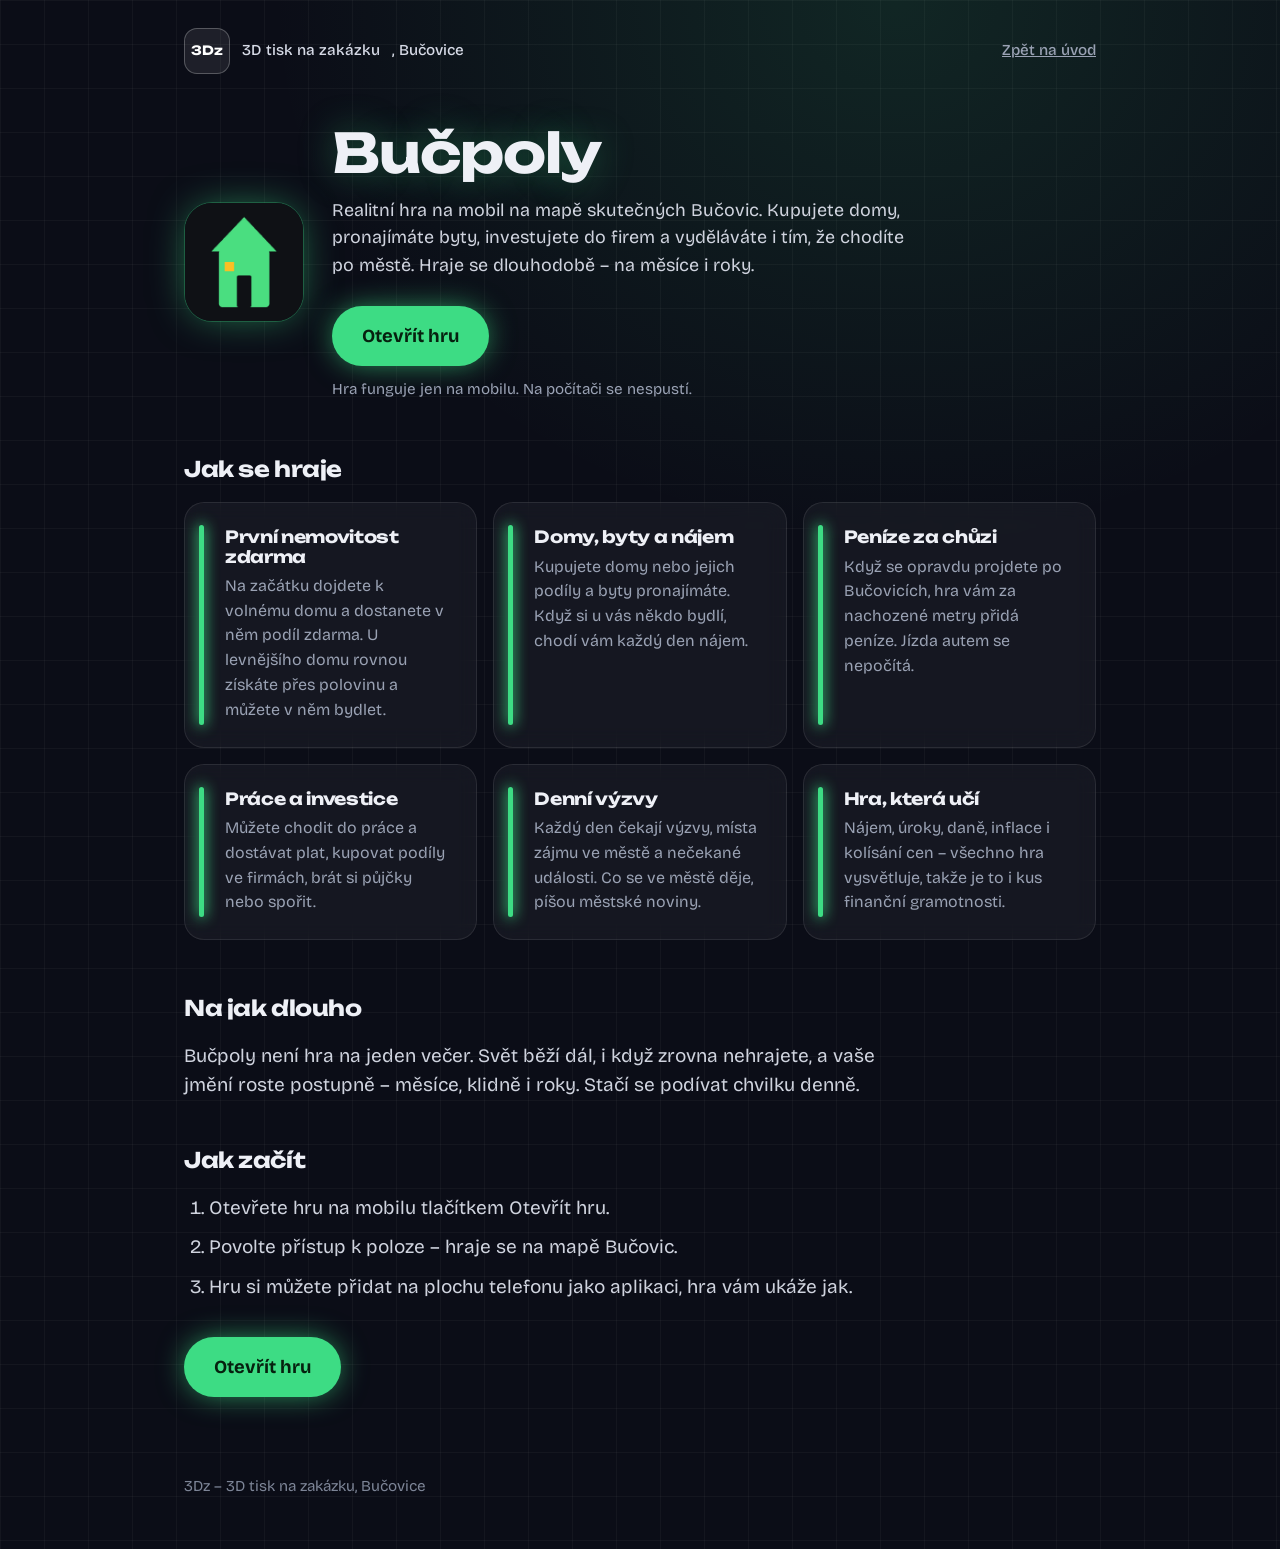
==== commit b563e1de: "Stránka Bučpoly v tmavém futuristickém vzhledu jako úvodka Co-Authored-By: Claude Opus 5.5 <noreply@" ====
--- a/bucpoly/index.html
+++ b/bucpoly/index.html
@@ -1,135 +1,184 @@
-<!DOCTYPE HTML>
-<!--
-	Phantom by HTML5 UP
-	html5up.net | @ajlkn
-	Free for personal and commercial use under the CCA 3.0 license (html5up.net/license)
--->
+<!DOCTYPE html>
 <html lang="cs">
 <head>
+<meta charset="utf-8">
+<meta name="viewport" content="width=device-width, initial-scale=1, viewport-fit=cover">
 <title>Bučpoly – realitní hra na mapě Bučovic</title>
-<meta charset="utf-8">
-<meta name="viewport" content="width=device-width, initial-scale=1, user-scalable=no">
 <meta name="description" content="Bučpoly – realitní hra na mobil na mapě skutečných Bučovic. Kupujte domy, pronajímejte byty, investujte a vydělávejte i chůzí po městě.">
 <meta property="og:title" content="Bučpoly – realitní hra na mapě Bučovic">
 <meta property="og:description" content="Kupujte domy, pronajímejte byty, investujte a vydělávejte i chůzí po městě. Hra na mobil na měsíce i roky.">
 <meta property="og:type" content="website">
 <meta property="og:url" content="https://3dz.cz/bucpoly/">
+<meta property="og:image" content="https://3dz.cz/nahled-3dz.jpg">
+<meta name="theme-color" content="#0b0d17">
 <link rel="icon" href="../img/bucpoly.png">
-<link rel="stylesheet" href="../assets/css/main.css">
-<noscript><link rel="stylesheet" href="../assets/css/noscript.css"></noscript>
 <style>
-#header .logo .symbol{display:inline-flex;align-items:center;justify-content:center;width:2.2em;height:2.2em;margin-right:.65em;background:#585858;color:#fff;border-radius:4px;font-weight:900;font-size:.85em;letter-spacing:0;text-transform:none}
-#header .logo .title{border-left:0;padding-left:0;margin-left:0}
-.hra{position:relative;margin:0 0 3em;padding:2.5em;border-radius:6px;background:#111317;color:#e6e6ea;display:flex;gap:2em;align-items:center}
-.hra img{width:120px;height:120px;flex:none;border-radius:22px}
-.hra h1{color:#fff;margin:0 0 .3em;font-size:2.6em}
-.hra p{margin:0;color:#c9cbd2;font-size:1.15em;font-weight:400;max-width:34em}
-.hra .tl{margin-top:1.5em}
-.button.hraj{background:#4ade80!important;color:#0b1a10!important;box-shadow:none}
-.button.hraj:hover{background:#3fcf72!important}
-.mobil{display:block;margin-top:.9em;font-size:.95em;color:#9a9ca6}
-.body p,.body li{font-weight:400}
-.body h2{margin-top:2em}
-.body ul{padding-left:1.2em}
-.body li{margin-bottom:.6em}
-.karty{display:grid;grid-template-columns:repeat(auto-fill,minmax(15em,1fr));gap:1.25em;margin:1.5em 0 2.5em}
-.karty div{border:1px solid #e2e2e2;border-radius:6px;padding:1.25em 1.25em .5em}
-.karty b{display:block;color:#585858;font-weight:900;margin-bottom:.35em}
-.karty p{font-size:.95em}
-.zpet{display:inline-block;margin-bottom:2em;font-weight:700}
-@media screen and (max-width:736px){
-  .hra{flex-direction:column;align-items:flex-start;padding:1.75em;gap:1.25em}
-  .hra img{width:84px;height:84px;border-radius:16px}
-  .hra h1{font-size:2em}
-  .hra .button{width:100%}
+/* Bučpoly – stejný tmavý futuristický vzhled jako úvodka 3dz.cz, barva hry je zelená */
+@font-face{font-family:"Unb";font-weight:700;font-display:swap;src:url(../assets/fonts/unbounded-latin-700-normal.woff2)format("woff2");unicode-range:U+0000-00FF,U+2000-206F,U+20AC}
+@font-face{font-family:"Unb";font-weight:700;font-display:swap;src:url(../assets/fonts/unbounded-latin-ext-700-normal.woff2)format("woff2");unicode-range:U+0100-02AF}
+@font-face{font-family:"Bric";font-weight:400;font-display:swap;src:url(../assets/fonts/bricolage-grotesque-latin-400-normal.woff2)format("woff2");unicode-range:U+0000-00FF,U+2000-206F,U+20AC}
+@font-face{font-family:"Bric";font-weight:400;font-display:swap;src:url(../assets/fonts/bricolage-grotesque-latin-ext-400-normal.woff2)format("woff2");unicode-range:U+0100-02AF}
+@font-face{font-family:"Bric";font-weight:500;font-display:swap;src:url(../assets/fonts/bricolage-grotesque-latin-500-normal.woff2)format("woff2");unicode-range:U+0000-00FF,U+2000-206F,U+20AC}
+@font-face{font-family:"Bric";font-weight:500;font-display:swap;src:url(../assets/fonts/bricolage-grotesque-latin-ext-500-normal.woff2)format("woff2");unicode-range:U+0100-02AF}
+@font-face{font-family:"Bric";font-weight:700;font-display:swap;src:url(../assets/fonts/bricolage-grotesque-latin-700-normal.woff2)format("woff2");unicode-range:U+0000-00FF,U+2000-206F,U+20AC}
+@font-face{font-family:"Bric";font-weight:700;font-display:swap;src:url(../assets/fonts/bricolage-grotesque-latin-ext-700-normal.woff2)format("woff2");unicode-range:U+0100-02AF}
+@font-face{font-family:"Bric";font-weight:800;font-display:swap;src:url(../assets/fonts/bricolage-grotesque-latin-800-normal.woff2)format("woff2");unicode-range:U+0000-00FF,U+2000-206F,U+20AC}
+@font-face{font-family:"Bric";font-weight:800;font-display:swap;src:url(../assets/fonts/bricolage-grotesque-latin-ext-800-normal.woff2)format("woff2");unicode-range:U+0100-02AF}
+:root{--noc:#0b0d17;--karta:rgba(255,255,255,.045);--linka:rgba(255,255,255,.09);--text:#eef0f6;--sedy:#9aa2b4;--zelena:#3ddc84;--r:20px}
+*{box-sizing:border-box}
+html{-webkit-text-size-adjust:100%;background:var(--noc)}
+body{margin:0;color:var(--text);font-family:"Bric",system-ui,-apple-system,"Segoe UI",Roboto,sans-serif;font-size:19px;line-height:1.55;-webkit-font-smoothing:antialiased;background:var(--noc);
+  background-image:radial-gradient(70% 50% at 70% 0%,rgba(61,220,132,.12),rgba(61,220,132,0) 70%),linear-gradient(rgba(255,255,255,.035) 1px,transparent 1px),linear-gradient(90deg,rgba(255,255,255,.035) 1px,transparent 1px);
+  background-size:100% 100%,44px 44px,44px 44px;background-repeat:no-repeat,repeat,repeat}
+a{color:inherit}
+:focus-visible{outline:3px solid var(--zelena);outline-offset:3px;border-radius:8px}
+.sirka{max-width:960px;margin:0 auto;padding:0 24px}
+h1,h2,h3{font-family:"Unb","Bric",sans-serif;font-weight:700;letter-spacing:-.02em;line-height:1.15}
+.hlavicka{display:flex;align-items:center;justify-content:space-between;gap:16px;padding:28px 0 0}
+.znacka{display:flex;align-items:center;gap:12px;text-decoration:none;font-weight:500;font-size:.95rem;color:#d6dae6}
+.znacka b{display:grid;place-items:center;width:46px;height:46px;border-radius:13px;background:rgba(255,255,255,.08);border:1px solid rgba(255,255,255,.25);color:#fff;font-family:"Unb",sans-serif;font-weight:700;font-size:.8rem}
+.zpet{white-space:nowrap;color:var(--sedy);font-weight:500;font-size:.95rem}
+.hra{display:flex;gap:28px;align-items:center;margin:48px 0 56px}
+.hra img{width:120px;height:120px;flex:none;border-radius:28px;border:1px solid rgba(61,220,132,.4);box-shadow:0 0 40px -8px rgba(61,220,132,.6)}
+.hra h1{margin:0 0 12px;font-size:clamp(2.2rem,6vw,3.4rem);text-shadow:0 0 36px rgba(61,220,132,.35)}
+.hra p{margin:0;max-width:32em;color:#cfd3de;font-size:1.12rem}
+.hraj{display:inline-flex;align-items:center;justify-content:center;margin-top:26px;min-height:60px;padding:0 30px;border-radius:999px;background:var(--zelena);color:#06210f;font-weight:700;font-size:1.15rem;text-decoration:none;box-shadow:0 0 30px -4px rgba(61,220,132,.75)}
+.hraj:hover{background:#55e898}
+.mobil{display:block;margin-top:12px;color:var(--sedy);font-size:.95rem}
+h2{margin:0 0 20px;font-size:1.35rem}
+.mrizka{display:grid;grid-template-columns:repeat(3,1fr);gap:16px;margin-bottom:56px}
+.volba{--barva:var(--zelena);position:relative;padding:24px 24px 24px 40px;border-radius:var(--r);background:var(--karta);border:1px solid var(--linka);-webkit-backdrop-filter:blur(10px);backdrop-filter:blur(10px);transition:border-color .3s,box-shadow .3s}
+.volba:before{content:"";position:absolute;left:14px;top:22px;bottom:22px;width:5px;border-radius:5px;background:var(--barva);box-shadow:0 0 14px 1px var(--barva);transition:box-shadow .3s,filter .3s}
+.volba h3{margin:0 0 8px;font-size:1.05rem}
+.volba p{margin:0;color:var(--sedy);font-size:1rem}
+.volba.svit{border-color:var(--barva);box-shadow:0 0 0 1px var(--barva),0 0 34px -6px var(--barva),inset 0 0 40px -22px var(--barva)}
+.volba.svit:before{box-shadow:0 0 22px 3px var(--barva);filter:brightness(1.25)}
+@media (hover:hover){.volba:hover{border-color:var(--barva);box-shadow:0 0 0 1px var(--barva),0 0 34px -6px var(--barva),inset 0 0 40px -22px var(--barva)} .volba:hover:before{box-shadow:0 0 22px 3px var(--barva);filter:brightness(1.25)}}
+.text{max-width:38em;margin-bottom:48px}
+.text p{color:#cfd3de;margin:0}
+.text ol{margin:0;padding-left:1.3em;color:#cfd3de}
+.text li{margin-bottom:10px}
+.pata{padding:30px 0 50px;color:#7d8597;font-size:.95rem}
+@media (max-width:860px){
+  .mrizka{grid-template-columns:1fr}
+  .hra{flex-direction:column;align-items:flex-start;gap:20px;margin:36px 0 44px}
+  .hra img{width:88px;height:88px;border-radius:22px}
+  .hraj{width:100%}
+  .mesto{display:none}
+  body{font-size:18px}
+  .sirka{padding:0 18px}
 }
+@media (prefers-reduced-motion:reduce){*{transition:none!important;animation:none!important}}
+/* příchod z úvodky: stránka se natiskne po vrstvách jako uvítání na 3dz.cz */
+#uvTisk{position:fixed;inset:0;z-index:100000;cursor:pointer;overflow:hidden}
+#uvTisk .zbyva{position:absolute;left:0;right:0;top:0;height:100%;background:#0b0d17}
+#uvTisk .vrstva{position:absolute;background:#0b0d17}
+#uvTisk .zhava{position:absolute;height:3px;margin-top:-2px;border-radius:2px;pointer-events:none}
+#uvTisk .osa{position:absolute;left:-10px;right:-10px;height:10px;margin-top:-58px;border-radius:5px;background:linear-gradient(180deg,#8a93a8,#3b4252 55%,#262b36);box-shadow:0 6px 14px rgba(0,0,0,.5);display:none}
+#uvTisk .osa:before,#uvTisk .osa:after{content:"";position:absolute;top:-9px;width:30px;height:28px;border-radius:6px;background:#2a303d;border:1px solid #4a5366}
+#uvTisk .osa:before{left:4px} #uvTisk .osa:after{right:4px}
+#uvTisk .hlava{position:absolute;width:56px;height:62px;margin-left:-28px;margin-top:-62px;pointer-events:none;display:none}
+#uvTisk .hlava i{position:absolute;left:0;right:0;top:0;height:42px;border-radius:9px;background:linear-gradient(180deg,#d9dee8,#9aa3b6);box-shadow:0 8px 18px rgba(0,0,0,.5)}
+#uvTisk .hlava i:after{content:"";position:absolute;left:50%;top:50%;width:24px;height:24px;margin:-12px 0 0 -12px;border-radius:50%;background:repeating-conic-gradient(#3b4252 0 20deg,#69728a 20deg 40deg);box-shadow:inset 0 0 0 3px #3b4252}
+#uvTisk .hlava b{position:absolute;left:50%;top:42px;margin-left:-9px;border:9px solid transparent;border-top:13px solid #c58a3a;border-bottom:0}
+#uvTisk .hlava u{position:absolute;left:50%;top:55px;width:8px;height:8px;margin-left:-4px;border-radius:50%;background:#ffd1a8;box-shadow:0 0 10px 4px rgba(255,120,80,.9),0 0 28px 10px rgba(255,79,139,.45)}
+#uvTisk.parkuje .osa,#uvTisk.parkuje .hlava{transition:top .45s cubic-bezier(.5,0,.75,0);top:-80px!important}
 </style>
 </head>
-<body class="is-preload">
-<div id="wrapper">
+<body>
+<script>
+/* příchod z úvodky (klik na Bučpoly): stránka se natiskne po vrstvách. Jen jednou, klepnutím přeskočit. */
+(function(){
+  var ano=false; try{ano=sessionStorage.getItem("3dz-natisknout")==="1"; sessionStorage.removeItem("3dz-natisknout");}catch(e){}
+  if(!ano||(window.matchMedia&&matchMedia("(prefers-reduced-motion: reduce)").matches)) return;
+  var t=document.createElement("div"); t.id="uvTisk"; t.setAttribute("aria-hidden","true");
+  t.innerHTML='<div class="zbyva"></div><div class="vrstva"></div><div class="zhava"></div><div class="osa"></div><div class="hlava"><i></i><b></b><u></u></div>';
+  document.body.appendChild(t);
+  var zb=t.children[0], vr=t.children[1], zh=t.children[2], osa=t.children[3], hl=t.children[4], VRSTEV=16, NA_VRSTVU=160, start=null, hotovo=false, bezi=false;
+  function konec(){ if(hotovo) return; hotovo=true; t.style.transition="opacity .3s"; t.style.opacity="0"; setTimeout(function(){t.remove();},350); }
+  t.addEventListener("click",konec);
+  setTimeout(konec,6000); /* pojistka: kdyby se něco zaseklo, stránku nikdy nenechat zakrytou */
+  function plynule(f){ return f<.5?2*f*f:1-Math.pow(-2*f+2,2)/2; }
+  function krok(ts){
+    if(hotovo) return; if(start===null) start=ts;
+    var W=innerWidth, H=innerHeight, v=H/VRSTEV, c=(ts-start)/NA_VRSTVU, n=Math.floor(c), f=plynule(c-n);
+    if(n>=VRSTEV){ zb.style.height="0"; vr.style.height="0"; zh.style.width="0"; t.classList.add("parkuje"); setTimeout(konec,420); return; }
+    var vrch=H-n*v-v, doprava=(n%2===0), x=doprava?f*W:(1-f)*W;
+    zb.style.height=vrch+"px"; vr.style.top=vrch+"px"; vr.style.height=v+"px";
+    if(doprava){ vr.style.left=x+"px"; vr.style.right="0"; } else { vr.style.left="0"; vr.style.right=(W-x)+"px"; }
+    zh.style.top=vrch+"px";
+    if(doprava){ zh.style.left="0"; zh.style.width=x+"px"; zh.style.background="linear-gradient(90deg,rgba(255,79,139,0),rgba(255,79,139,.55) 70%,#ff9a6a)"; }
+    else { zh.style.left=x+"px"; zh.style.width=(W-x)+"px"; zh.style.background="linear-gradient(270deg,rgba(255,79,139,0),rgba(255,79,139,.55) 70%,#ff9a6a)"; }
+    osa.style.top=vrch+"px"; hl.style.left=x+"px"; hl.style.top=vrch+"px";
+    requestAnimationFrame(krok);
+  }
+  function spust(){ if(bezi||hotovo) return; bezi=true; hl.style.display="block"; osa.style.display="block"; requestAnimationFrame(krok); }
+  /* tisk začne, až je stránka načtená (nejpozději po 1,5 s), ať se netrhá */
+  if(document.readyState==="complete") setTimeout(spust,100); else { addEventListener("load",function(){ setTimeout(spust,150); }); setTimeout(spust,1500); }
+})();
+</script>
+<div class="sirka">
+  <header class="hlavicka">
+    <a class="znacka" href="/"><b>3Dz</b>3D tisk na zakázku<span class="mesto">, Bučovice</span></a>
+    <a class="zpet" href="/">Zpět na úvod</a>
+  </header>
 
-	<header id="header">
-		<div class="inner">
-			<a href="/" class="logo">
-				<span class="symbol">3Dz</span><span class="title">3D tisk na zakázku</span>
-			</a>
-			<nav>
-				<ul>
-					<li><a href="#menu">Menu</a></li>
-				</ul>
-			</nav>
-		</div>
-	</header>
+  <section class="hra">
+    <img src="../img/bucpoly.png" alt="">
+    <div>
+      <h1>Bučpoly</h1>
+      <p>Realitní hra na mobil na mapě skutečných Bučovic. Kupujete domy, pronajímáte byty, investujete do firem a vyděláváte i tím, že chodíte po městě. Hraje se dlouhodobě – na měsíce i roky.</p>
+      <a class="hraj" href="https://zaoo-star.github.io/BucoviceGPS/index.html">Otevřít hru</a>
+      <span class="mobil">Hra funguje jen na mobilu. Na počítači se nespustí.</span>
+    </div>
+  </section>
 
-	<nav id="menu">
-		<h2>Menu</h2>
-		<ul>
-			<li><a href="/">Úvodní stránka</a></li>
-			<li><a href="/navrh/">Vlastní návrh</a></li>
-			<li><a href="https://zaoo-star.github.io/BucoviceGPS/index.html">Otevřít Bučpoly</a></li>
-		</ul>
-	</nav>
+  <h2>Jak se hraje</h2>
+  <div class="mrizka">
+    <div class="volba"><h3>První nemovitost zdarma</h3><p>Na začátku dojdete k volnému domu a dostanete v něm podíl zdarma. U levnějšího domu rovnou získáte přes polovinu a můžete v něm bydlet.</p></div>
+    <div class="volba"><h3>Domy, byty a nájem</h3><p>Kupujete domy nebo jejich podíly a byty pronajímáte. Když si u vás někdo bydlí, chodí vám každý den nájem.</p></div>
+    <div class="volba"><h3>Peníze za chůzi</h3><p>Když se opravdu projdete po Bučovicích, hra vám za nachozené metry přidá peníze. Jízda autem se nepočítá.</p></div>
+    <div class="volba"><h3>Práce a investice</h3><p>Můžete chodit do práce a dostávat plat, kupovat podíly ve firmách, brát si půjčky nebo spořit.</p></div>
+    <div class="volba"><h3>Denní výzvy</h3><p>Každý den čekají výzvy, místa zájmu ve městě a nečekané události. Co se ve městě děje, píšou městské noviny.</p></div>
+    <div class="volba"><h3>Hra, která učí</h3><p>Nájem, úroky, daně, inflace i kolísání cen – všechno hra vysvětluje, takže je to i kus finanční gramotnosti.</p></div>
+  </div>
 
-	<div id="main">
-		<div class="inner">
-			<a href="/" class="zpet">&larr; Zpět na 3dz.cz</a>
+  <section class="text">
+    <h2>Na jak dlouho</h2>
+    <p>Bučpoly není hra na jeden večer. Svět běží dál, i když zrovna nehrajete, a vaše jmění roste postupně – měsíce, klidně i roky. Stačí se podívat chvilku denně.</p>
+  </section>
 
-			<section class="hra">
-				<img src="../img/bucpoly.png" alt="">
-				<div>
-					<h1>Bučpoly</h1>
-					<p>Realitní hra na mobil na mapě skutečných Bučovic. Kupujete domy, pronajímáte byty, investujete do firem a vyděláváte i tím, že chodíte po městě. Hraje se dlouhodobě – na měsíce i roky.</p>
-					<div class="tl">
-						<a href="https://zaoo-star.github.io/BucoviceGPS/index.html" class="button primary hraj">Otevřít hru</a>
-						<span class="mobil">📱 Hra funguje jen na mobilu. Na počítači se nespustí.</span>
-					</div>
-				</div>
-			</section>
+  <section class="text">
+    <h2>Jak začít</h2>
+    <ol>
+      <li>Otevřete hru na mobilu tlačítkem Otevřít hru.</li>
+      <li>Povolte přístup k poloze – hraje se na mapě Bučovic.</li>
+      <li>Hru si můžete přidat na plochu telefonu jako aplikaci, hra vám ukáže jak.</li>
+    </ol>
+    <a class="hraj" href="https://zaoo-star.github.io/BucoviceGPS/index.html">Otevřít hru</a>
+  </section>
+</div>
 
-			<div class="body">
-				<h2>Jak se hraje</h2>
-				<div class="karty">
-					<div><b>🎁 První nemovitost zdarma</b><p>Na začátku dojdete k volnému domu a dostanete v něm podíl zdarma. U levnějšího domu rovnou získáte přes polovinu a můžete v něm bydlet.</p></div>
-					<div><b>🏘️ Domy, byty a nájem</b><p>Kupujete domy nebo jejich podíly a byty pronajímáte. Když si u vás někdo bydlí, chodí vám každý den nájem.</p></div>
-					<div><b>🚶 Peníze za chůzi</b><p>Když se opravdu projdete po Bučovicích, hra vám za nachozené metry přidá peníze. Jízda autem se nepočítá.</p></div>
-					<div><b>💼 Práce a investice</b><p>Můžete chodit do práce a dostávat plat, kupovat podíly ve firmách, brát si půjčky nebo spořit.</p></div>
-					<div><b>🎯 Denní výzvy</b><p>Každý den čekají výzvy, místa zájmu ve městě a nečekané události. Co se ve městě děje, píšou městské noviny.</p></div>
-					<div><b>🧮 Hra, která učí</b><p>Nájem, úroky, daně, inflace i kolísání cen – všechno hra vysvětluje, takže je to i kus finanční gramotnosti.</p></div>
-				</div>
+<footer class="pata"><div class="sirka">3Dz – 3D tisk na zakázku, Bučovice</div></footer>
 
-				<h2>Na jak dlouho</h2>
-				<p>Bučpoly není hra na jeden večer. Svět běží dál, i když zrovna nehrajete, a vaše jmění roste postupně – měsíce, klidně i roky. Stačí se podívat chvilku denně.</p>
+<script>
+/* mobil: neonově se podsvítí karta, která je zrovna uprostřed obrazovky */
+(function(){
+  if(!window.matchMedia||!matchMedia("(hover: none)").matches) return;
+  var karty=[].slice.call(document.querySelectorAll(".volba")), cekam=false;
+  function vyber(){
+    cekam=false;
+    var stred=innerHeight/2, nej=null, vzd=1e9;
+    karty.forEach(function(k){ var r=k.getBoundingClientRect(); if(r.bottom<0||r.top>innerHeight) return;
+      var d=(r.top<=stred&&r.bottom>=stred)?0:Math.min(Math.abs(r.top-stred),Math.abs(r.bottom-stred)); if(d<vzd){vzd=d;nej=k;} });
+    /* úplně dole se poslední karta do středu nedostane, tak svítí ta */
+    if(scrollY+innerHeight>=document.documentElement.scrollHeight-4){ var vid=karty.filter(function(k){var r=k.getBoundingClientRect();return r.top<innerHeight&&r.bottom>0;}); if(vid.length) nej=vid[vid.length-1]; }
+    karty.forEach(function(k){ k.classList.toggle("svit",k===nej); });
+  }
+  function naplanuj(){ if(!cekam){ cekam=true; requestAnimationFrame(vyber); } }
+  addEventListener("scroll",naplanuj,{passive:true}); addEventListener("resize",naplanuj); vyber();
+})();
+</script>
 
-				<h2>Jak začít</h2>
-				<ul>
-					<li>Otevřete hru na mobilu přes tlačítko <b>Otevřít hru</b>.</li>
-					<li>Hra potřebuje přístup k poloze, protože se hraje na mapě Bučovic.</li>
-					<li>Hru si můžete přidat na plochu telefonu jako aplikaci – hra vám ukáže jak.</li>
-				</ul>
-				<ul class="actions" style="margin-top:2em">
-					<li><a href="https://zaoo-star.github.io/BucoviceGPS/index.html" class="button primary hraj">Otevřít hru</a></li>
-				</ul>
-			</div>
-		</div>
-	</div>
-
-	<footer id="footer">
-		<div class="inner">
-			<section>
-				<h2>3Dz</h2>
-				<p>3D tisk na zakázku<br>Bučovice</p>
-			</section>
-			<ul class="copyright">
-				<li>&copy; 3Dz</li><li>Design: <a href="https://html5up.net">HTML5 UP</a></li>
-			</ul>
-		</div>
-	</footer>
-
-</div>
-<script src="../assets/js/jquery.min.js"></script>
-<script src="../assets/js/browser.min.js"></script>
-<script src="../assets/js/breakpoints.min.js"></script>
-<script src="../assets/js/util.js"></script>
-<script src="../assets/js/main.js"></script>
 </body>
 </html>
